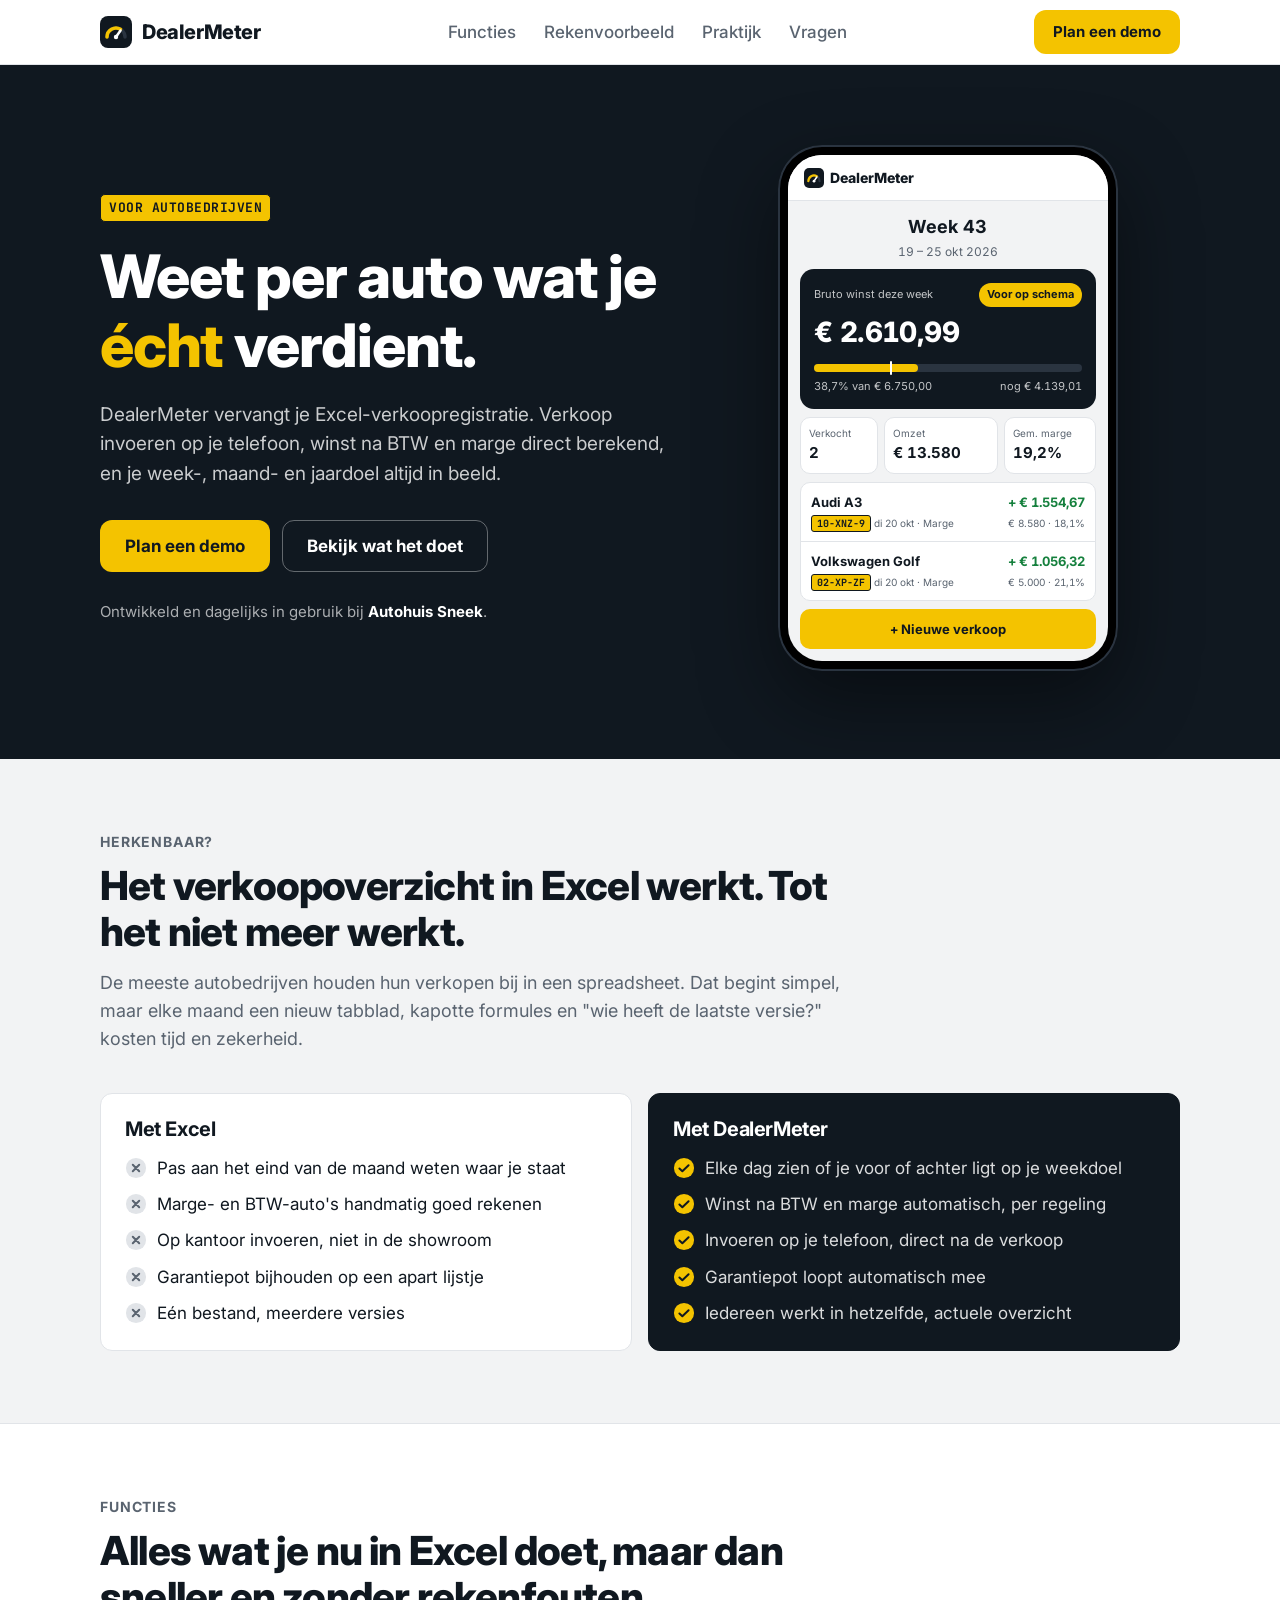
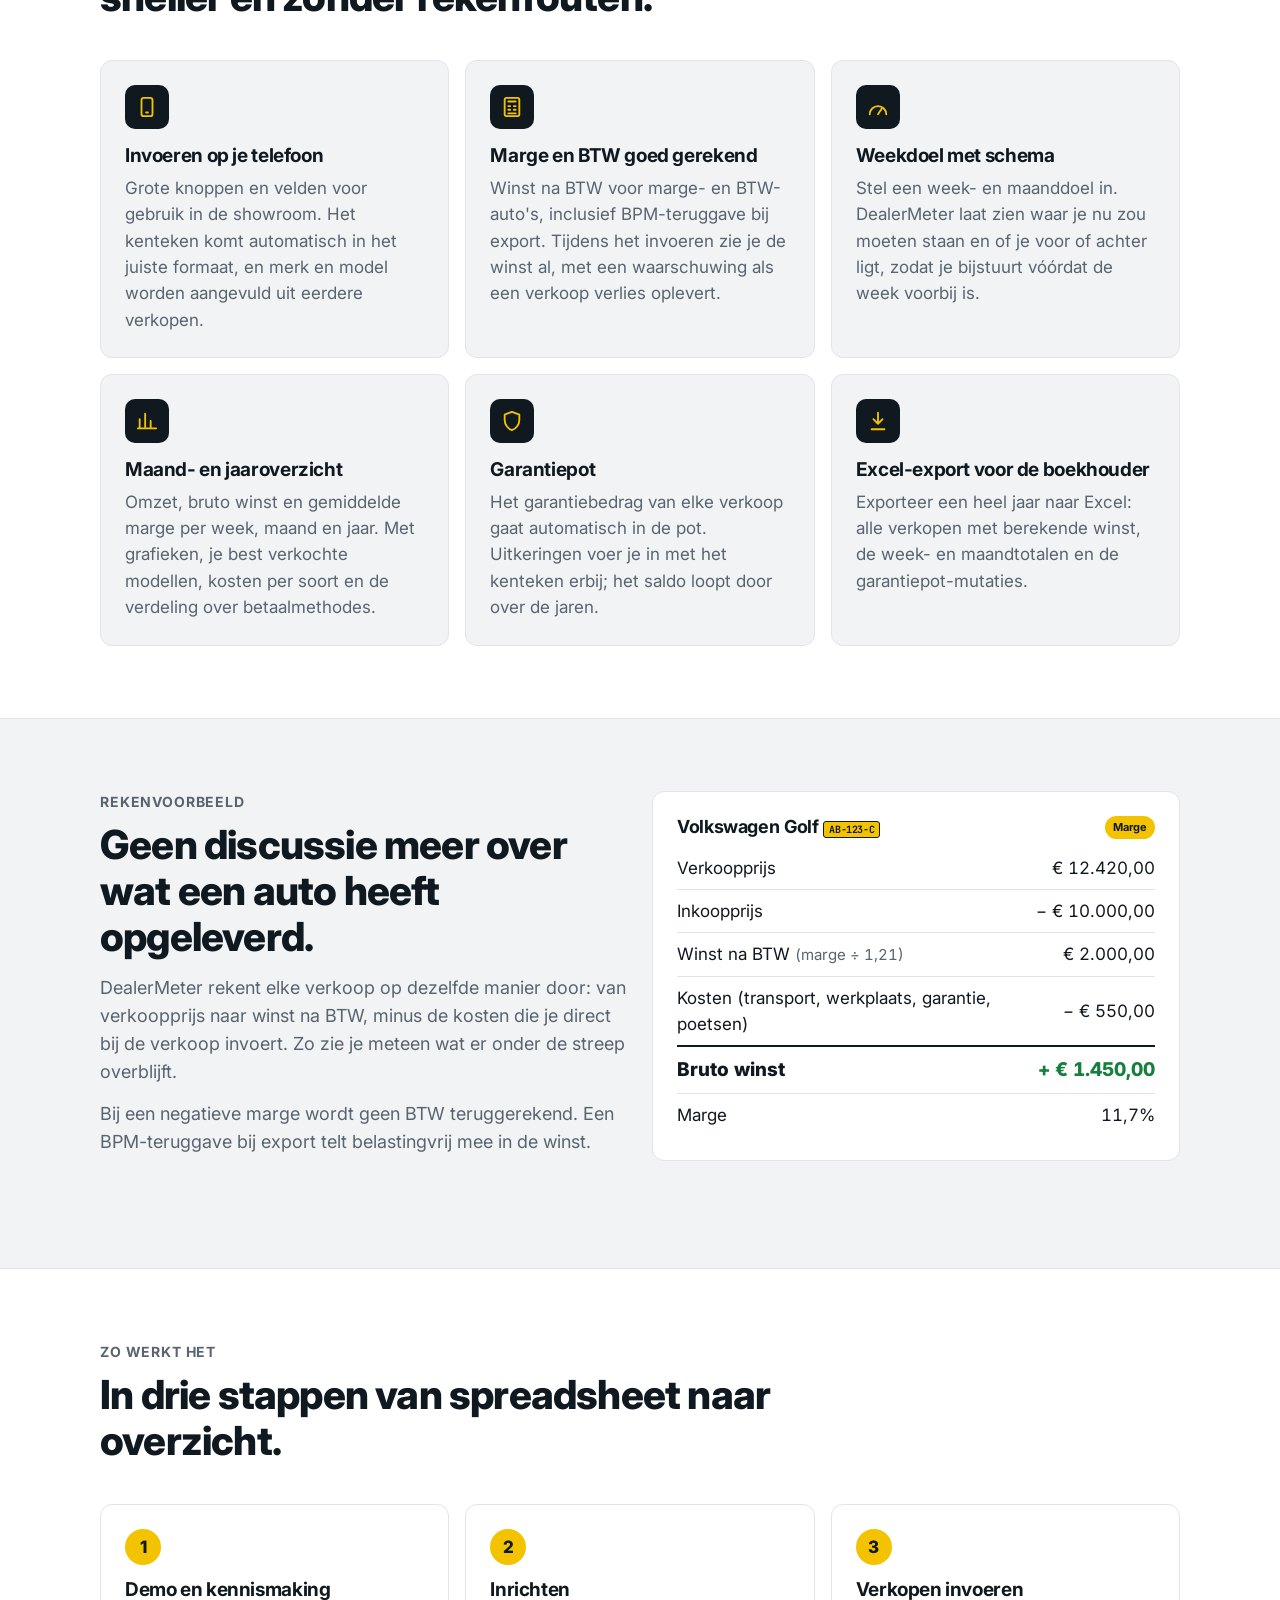
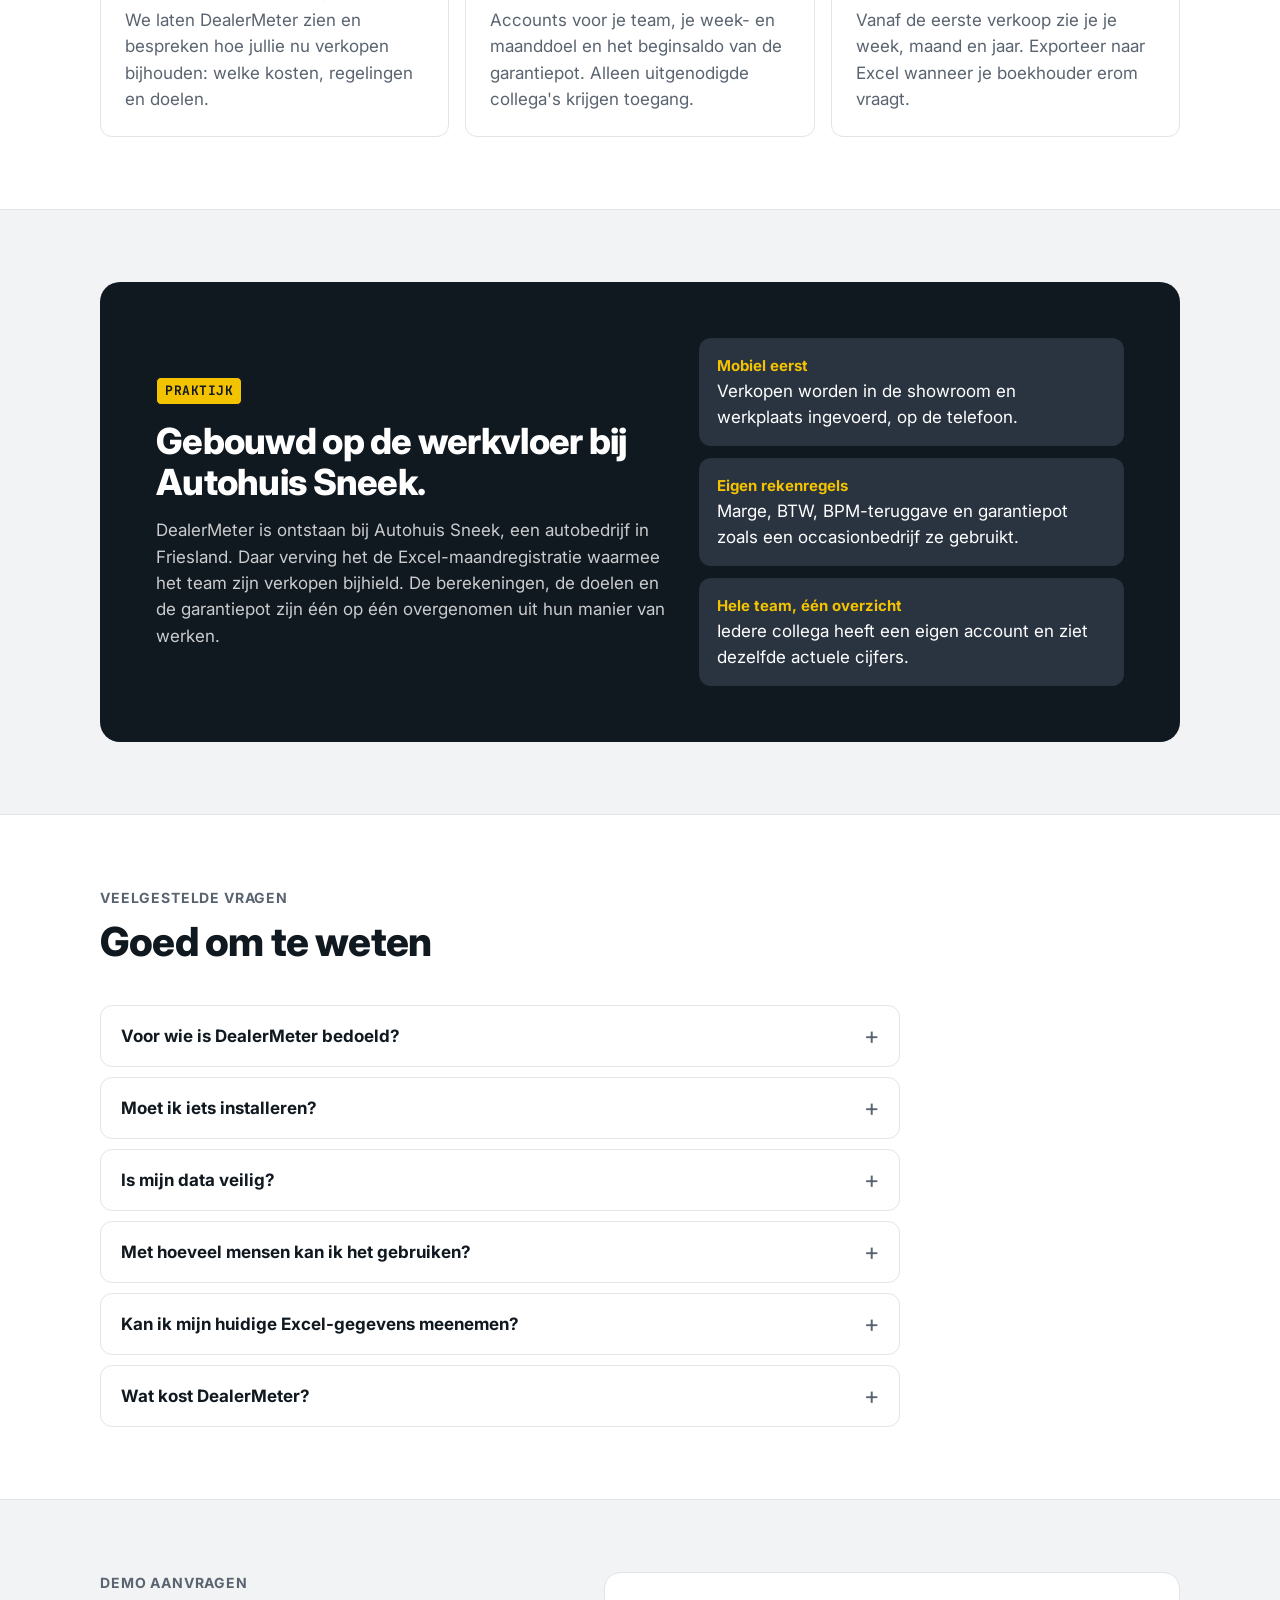
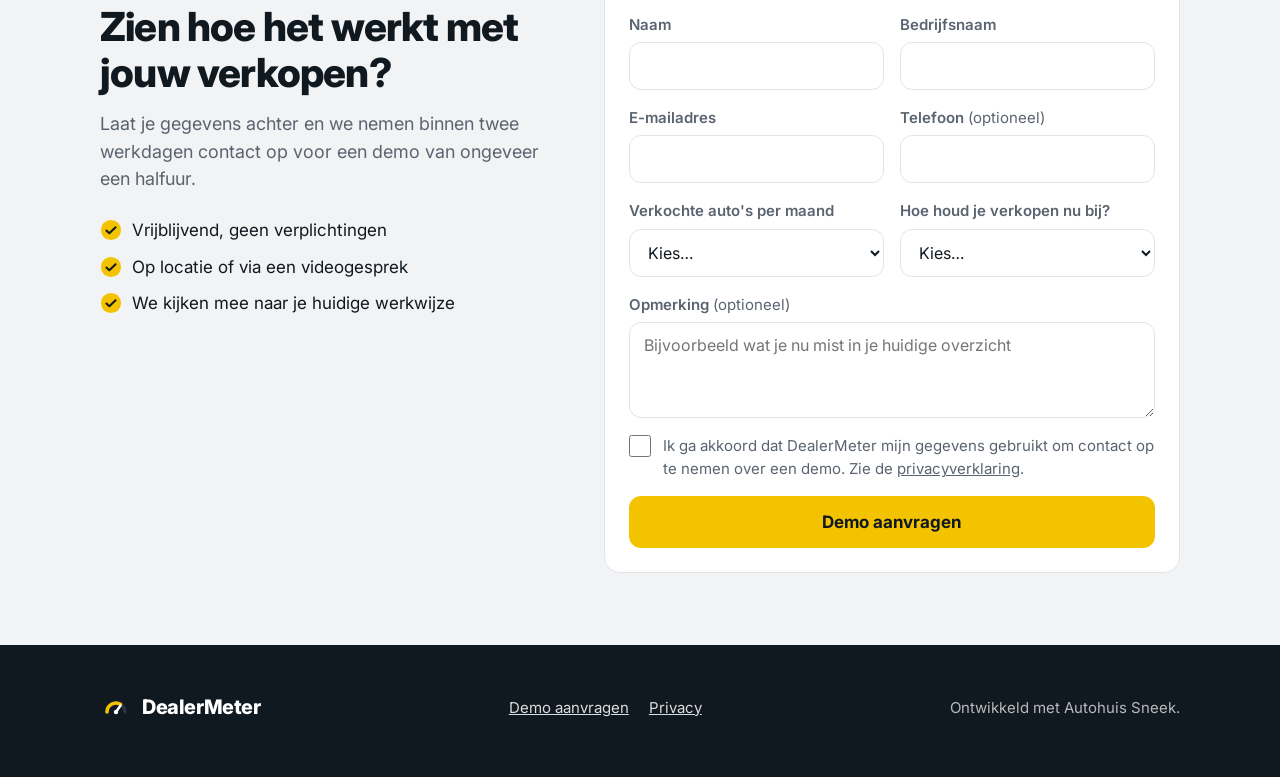
==== index.html @ c8f6bc2c "DealerMeter-website: landingspagina met demo-aanvraag - Hero met nagebouwd weekscherm, probleem/oplo" ====
<!doctype html>
<html lang="nl">
  <head>
    <meta charset="utf-8" />
    <meta name="viewport" content="width=device-width, initial-scale=1" />
    <title>DealerMeter – weet per auto wat je écht verdient</title>
    <meta
      name="description"
      content="DealerMeter vervangt de Excel-verkoopregistratie van je autobedrijf. Verkoop invoeren op je telefoon, winst na BTW en marge direct berekend, week-, maand- en jaardoel altijd in beeld."
    />
    <meta name="theme-color" content="#101820" />
    <link rel="icon" href="favicon.svg" type="image/svg+xml" />
    <link rel="preconnect" href="https://fonts.googleapis.com" />
    <link rel="preconnect" href="https://fonts.gstatic.com" crossorigin />
    <link
      href="https://fonts.googleapis.com/css2?family=Inter:wght@400;500;600;700;800&family=JetBrains+Mono:wght@700&display=swap"
      rel="stylesheet"
    />
    <link rel="stylesheet" href="style.css" />
    <meta property="og:title" content="DealerMeter – weet per auto wat je écht verdient" />
    <meta
      property="og:description"
      content="Verkoopregistratie voor autobedrijven: marge- en BTW-auto's goed berekend, doelen altijd in beeld."
    />
  </head>
  <body>
    <svg width="0" height="0" class="sr-only" aria-hidden="true">
      <symbol id="logo" viewBox="0 0 32 32">
        <rect width="32" height="32" rx="8" fill="#101820" />
        <path d="M7 21a9 9 0 0 1 18 0" fill="none" stroke="#2a3440" stroke-width="3.5" stroke-linecap="round" />
        <path d="M7 21a9 9 0 0 1 13.5-7.8" fill="none" stroke="#f4c300" stroke-width="3.5" stroke-linecap="round" />
        <path d="M16 21l4.5-6.5" stroke="#fff" stroke-width="2.5" stroke-linecap="round" />
        <circle cx="16" cy="21" r="2.2" fill="#fff" />
      </symbol>
      <symbol id="vink" viewBox="0 0 24 24">
        <circle cx="12" cy="12" r="11" fill="#f4c300" />
        <path d="M7 12.5l3.2 3L17 9" fill="none" stroke="#101820" stroke-width="2.2" stroke-linecap="round" stroke-linejoin="round" />
      </symbol>
      <symbol id="kruis" viewBox="0 0 24 24">
        <circle cx="12" cy="12" r="11" fill="#e1e4e8" />
        <path d="M8.5 8.5l7 7M15.5 8.5l-7 7" stroke="#5a6470" stroke-width="2.2" stroke-linecap="round" />
      </symbol>
    </svg>

    <header class="header">
      <div class="kolom header__binnen">
        <a class="merk" href="#top" aria-label="DealerMeter – naar boven">
          <svg class="merk__icoon" aria-hidden="true"><use href="#logo" /></svg>
          DealerMeter
        </a>
        <nav class="header__nav" aria-label="Hoofdmenu">
          <a href="#functies">Functies</a>
          <a href="#rekenen">Rekenvoorbeeld</a>
          <a href="#praktijk">Praktijk</a>
          <a href="#vragen">Vragen</a>
        </nav>
        <a class="knop knop--primair knop--klein" href="#demo">Plan een demo</a>
      </div>
    </header>

    <main id="top">
      <!-- Hero -->
      <section class="hero">
        <div class="kolom hero__binnen">
          <div>
            <span class="label">VOOR AUTOBEDRIJVEN</span>
            <h1>Weet per auto wat je <em>écht</em> verdient.</h1>
            <p class="hero__tekst">
              DealerMeter vervangt je Excel-verkoopregistratie. Verkoop invoeren op je telefoon, winst na BTW
              en marge direct berekend, en je week-, maand- en jaardoel altijd in beeld.
            </p>
            <div class="hero__knoppen">
              <a class="knop knop--primair" href="#demo">Plan een demo</a>
              <a class="knop knop--licht" href="#functies">Bekijk wat het doet</a>
            </div>
            <p class="hero__bewijs">Ontwikkeld en dagelijks in gebruik bij <strong>Autohuis Sneek</strong>.</p>
          </div>

          <div class="telefoon" role="img" aria-label="Weekoverzicht in DealerMeter op een telefoon: bruto winst deze week € 2.610,99, voor op schema, met twee verkopen.">
            <div class="scherm" aria-hidden="true">
              <div class="scherm__kop"><svg><use href="#logo" /></svg> DealerMeter</div>
              <div class="scherm__inhoud">
                <div class="mock-week"><strong>Week 43</strong><span>19 – 25 okt 2026</span></div>
                <div class="mock-winst">
                  <div class="mock-winst__boven">
                    <span>Bruto winst deze week</span><span class="badge badge--geel">Voor op schema</span>
                  </div>
                  <div class="mock-winst__bedrag">€ 2.610,99</div>
                  <div class="balk">
                    <div class="balk__vulling" style="width: 38.7%"></div>
                    <div class="balk__schema" style="left: 28.6%"></div>
                  </div>
                  <div class="mock-winst__onder"><span>38,7% van € 6.750,00</span><span>nog € 4.139,01</span></div>
                </div>
                <div class="mock-kpis">
                  <div class="mock-kpi"><span>Verkocht</span><strong>2</strong></div>
                  <div class="mock-kpi"><span>Omzet</span><strong>€ 13.580</strong></div>
                  <div class="mock-kpi"><span>Gem. marge</span><strong>19,2%</strong></div>
                </div>
                <div class="mock-lijst">
                  <div class="mock-rij">
                    <div><strong>Audi A3</strong><span class="kenteken">10-XNZ-9</span> <small>di 20 okt · Marge</small></div>
                    <div class="mock-rij__rechts"><span class="winst">+ € 1.554,67</span><br /><small>€ 8.580 · 18,1%</small></div>
                  </div>
                  <div class="mock-rij">
                    <div><strong>Volkswagen Golf</strong><span class="kenteken">02-XP-ZF</span> <small>di 20 okt · Marge</small></div>
                    <div class="mock-rij__rechts"><span class="winst">+ € 1.056,32</span><br /><small>€ 5.000 · 21,1%</small></div>
                  </div>
                </div>
                <div class="mock-knop">+ Nieuwe verkoop</div>
              </div>
            </div>
          </div>
        </div>
      </section>

      <!-- Probleem -->
      <section class="sectie">
        <div class="kolom">
          <div class="sectie__kop">
            <span class="boventitel">Herkenbaar?</span>
            <h2>Het verkoopoverzicht in Excel werkt. Tot het niet meer werkt.</h2>
            <p>
              De meeste autobedrijven houden hun verkopen bij in een spreadsheet. Dat begint simpel, maar elke
              maand een nieuw tabblad, kapotte formules en "wie heeft de laatste versie?" kosten tijd en
              zekerheid.
            </p>
          </div>
          <div class="vergelijk">
            <div class="vergelijk__kaart">
              <h3>Met Excel</h3>
              <ul class="vinklijst">
                <li><svg aria-hidden="true"><use href="#kruis" /></svg>Pas aan het eind van de maand weten waar je staat</li>
                <li><svg aria-hidden="true"><use href="#kruis" /></svg>Marge- en BTW-auto's handmatig goed rekenen</li>
                <li><svg aria-hidden="true"><use href="#kruis" /></svg>Op kantoor invoeren, niet in de showroom</li>
                <li><svg aria-hidden="true"><use href="#kruis" /></svg>Garantiepot bijhouden op een apart lijstje</li>
                <li><svg aria-hidden="true"><use href="#kruis" /></svg>Eén bestand, meerdere versies</li>
              </ul>
            </div>
            <div class="vergelijk__kaart vergelijk__kaart--donker">
              <h3>Met DealerMeter</h3>
              <ul class="vinklijst">
                <li><svg aria-hidden="true"><use href="#vink" /></svg>Elke dag zien of je voor of achter ligt op je weekdoel</li>
                <li><svg aria-hidden="true"><use href="#vink" /></svg>Winst na BTW en marge automatisch, per regeling</li>
                <li><svg aria-hidden="true"><use href="#vink" /></svg>Invoeren op je telefoon, direct na de verkoop</li>
                <li><svg aria-hidden="true"><use href="#vink" /></svg>Garantiepot loopt automatisch mee</li>
                <li><svg aria-hidden="true"><use href="#vink" /></svg>Iedereen werkt in hetzelfde, actuele overzicht</li>
              </ul>
            </div>
          </div>
        </div>
      </section>

      <!-- Functies -->
      <section class="sectie sectie--wit" id="functies">
        <div class="kolom">
          <div class="sectie__kop">
            <span class="boventitel">Functies</span>
            <h2>Alles wat je nu in Excel doet, maar dan sneller en zonder rekenfouten.</h2>
          </div>
          <div class="functies">
            <article class="functie">
              <div class="functie__icoon">
                <svg viewBox="0 0 24 24" fill="none" stroke="currentColor" stroke-width="2" stroke-linecap="round" stroke-linejoin="round" aria-hidden="true"><rect x="6" y="2" width="12" height="20" rx="2.5" /><path d="M11 18h2" /></svg>
              </div>
              <h3>Invoeren op je telefoon</h3>
              <p>Grote knoppen en velden voor gebruik in de showroom. Het kenteken komt automatisch in het juiste formaat, en merk en model worden aangevuld uit eerdere verkopen.</p>
            </article>
            <article class="functie">
              <div class="functie__icoon">
                <svg viewBox="0 0 24 24" fill="none" stroke="currentColor" stroke-width="2" stroke-linecap="round" stroke-linejoin="round" aria-hidden="true"><rect x="4" y="2" width="16" height="20" rx="2" /><path d="M8 6h8M8 11h2M14 11h2M8 15h2M14 15h2M8 19h8" /></svg>
              </div>
              <h3>Marge en BTW goed gerekend</h3>
              <p>Winst na BTW voor marge- en BTW-auto's, inclusief BPM-teruggave bij export. Tijdens het invoeren zie je de winst al, met een waarschuwing als een verkoop verlies oplevert.</p>
            </article>
            <article class="functie">
              <div class="functie__icoon">
                <svg viewBox="0 0 24 24" fill="none" stroke="currentColor" stroke-width="2" stroke-linecap="round" stroke-linejoin="round" aria-hidden="true"><path d="M3 20a9 9 0 0 1 18 0" /><path d="M12 20l4-6" /></svg>
              </div>
              <h3>Weekdoel met schema</h3>
              <p>Stel een week- en maanddoel in. DealerMeter laat zien waar je nu zou moeten staan en of je voor of achter ligt, zodat je bijstuurt vóórdat de week voorbij is.</p>
            </article>
            <article class="functie">
              <div class="functie__icoon">
                <svg viewBox="0 0 24 24" fill="none" stroke="currentColor" stroke-width="2" stroke-linecap="round" stroke-linejoin="round" aria-hidden="true"><path d="M4 20V10M10 20V4M16 20v-8M22 20H2" /></svg>
              </div>
              <h3>Maand- en jaaroverzicht</h3>
              <p>Omzet, bruto winst en gemiddelde marge per week, maand en jaar. Met grafieken, je best verkochte modellen, kosten per soort en de verdeling over betaalmethodes.</p>
            </article>
            <article class="functie">
              <div class="functie__icoon">
                <svg viewBox="0 0 24 24" fill="none" stroke="currentColor" stroke-width="2" stroke-linecap="round" stroke-linejoin="round" aria-hidden="true"><path d="M12 2 4 5v6c0 5 3.5 9.5 8 11 4.5-1.5 8-6 8-11V5l-8-3z" /></svg>
              </div>
              <h3>Garantiepot</h3>
              <p>Het garantiebedrag van elke verkoop gaat automatisch in de pot. Uitkeringen voer je in met het kenteken erbij; het saldo loopt door over de jaren.</p>
            </article>
            <article class="functie">
              <div class="functie__icoon">
                <svg viewBox="0 0 24 24" fill="none" stroke="currentColor" stroke-width="2" stroke-linecap="round" stroke-linejoin="round" aria-hidden="true"><path d="M12 3v12M7 10l5 5 5-5M5 21h14" /></svg>
              </div>
              <h3>Excel-export voor de boekhouder</h3>
              <p>Exporteer een heel jaar naar Excel: alle verkopen met berekende winst, de week- en maandtotalen en de garantiepot-mutaties.</p>
            </article>
          </div>
        </div>
      </section>

      <!-- Rekenvoorbeeld -->
      <section class="sectie" id="rekenen">
        <div class="kolom reken">
          <div class="sectie__kop">
            <span class="boventitel">Rekenvoorbeeld</span>
            <h2>Geen discussie meer over wat een auto heeft opgeleverd.</h2>
            <p>
              DealerMeter rekent elke verkoop op dezelfde manier door: van verkoopprijs naar winst na BTW, minus
              de kosten die je direct bij de verkoop invoert. Zo zie je meteen wat er onder de streep overblijft.
            </p>
            <p class="toelichting">
              Bij een negatieve marge wordt geen BTW teruggerekend. Een BPM-teruggave bij export telt
              belastingvrij mee in de winst.
            </p>
          </div>
          <div class="rekenkaart">
            <div class="rekenkaart__kop">
              <h3>Volkswagen Golf <span class="kenteken">AB-123-C</span></h3>
              <span class="badge badge--geel">Marge</span>
            </div>
            <table>
              <tbody>
                <tr><td>Verkoopprijs</td><td>€ 12.420,00</td></tr>
                <tr><td>Inkoopprijs</td><td>− € 10.000,00</td></tr>
                <tr><td>Winst na BTW <span class="toelichting">(marge ÷ 1,21)</span></td><td>€ 2.000,00</td></tr>
                <tr><td>Kosten (transport, werkplaats, garantie, poetsen)</td><td>− € 550,00</td></tr>
                <tr class="totaal"><td>Bruto winst</td><td class="winst">+ € 1.450,00</td></tr>
                <tr><td>Marge</td><td>11,7%</td></tr>
              </tbody>
            </table>
          </div>
        </div>
      </section>

      <!-- Hoe het werkt -->
      <section class="sectie sectie--wit">
        <div class="kolom">
          <div class="sectie__kop">
            <span class="boventitel">Zo werkt het</span>
            <h2>In drie stappen van spreadsheet naar overzicht.</h2>
          </div>
          <ol class="stappen">
            <li class="stap">
              <h3>Demo en kennismaking</h3>
              <p>We laten DealerMeter zien en bespreken hoe jullie nu verkopen bijhouden: welke kosten, regelingen en doelen.</p>
            </li>
            <li class="stap">
              <h3>Inrichten</h3>
              <p>Accounts voor je team, je week- en maanddoel en het beginsaldo van de garantiepot. Alleen uitgenodigde collega's krijgen toegang.</p>
            </li>
            <li class="stap">
              <h3>Verkopen invoeren</h3>
              <p>Vanaf de eerste verkoop zie je je week, maand en jaar. Exporteer naar Excel wanneer je boekhouder erom vraagt.</p>
            </li>
          </ol>
        </div>
      </section>

      <!-- Praktijk -->
      <section class="sectie" id="praktijk">
        <div class="kolom">
          <div class="praktijk">
            <div>
              <span class="label">PRAKTIJK</span>
              <h2 style="margin-top: 16px">Gebouwd op de werkvloer bij Autohuis Sneek.</h2>
              <p>
                DealerMeter is ontstaan bij Autohuis Sneek, een autobedrijf in Friesland. Daar verving het de
                Excel-maandregistratie waarmee het team zijn verkopen bijhield. De berekeningen, de doelen en de
                garantiepot zijn één op één overgenomen uit hun manier van werken.
              </p>
            </div>
            <ul class="praktijk__feiten">
              <li><strong>Mobiel eerst</strong>Verkopen worden in de showroom en werkplaats ingevoerd, op de telefoon.</li>
              <li><strong>Eigen rekenregels</strong>Marge, BTW, BPM-teruggave en garantiepot zoals een occasionbedrijf ze gebruikt.</li>
              <li><strong>Hele team, één overzicht</strong>Iedere collega heeft een eigen account en ziet dezelfde actuele cijfers.</li>
            </ul>
          </div>
        </div>
      </section>

      <!-- FAQ -->
      <section class="sectie sectie--wit" id="vragen">
        <div class="kolom">
          <div class="sectie__kop">
            <span class="boventitel">Veelgestelde vragen</span>
            <h2>Goed om te weten</h2>
          </div>
          <div class="faq">
            <details>
              <summary>Voor wie is DealerMeter bedoeld?</summary>
              <p>Voor autobedrijven die occasions verkopen en hun verkopen nu in Excel of op papier bijhouden, en die per auto, per week en per maand willen weten wat ze verdienen.</p>
            </details>
            <details>
              <summary>Moet ik iets installeren?</summary>
              <p>Nee. DealerMeter werkt in de browser op je telefoon, tablet en computer. Op je telefoon kun je het op je beginscherm zetten, zodat het werkt als een app.</p>
            </details>
            <details>
              <summary>Is mijn data veilig?</summary>
              <p>Elke gebruiker logt in met een eigen account; er is geen open registratie. De gegevens staan op servers in de EU (Frankfurt) en zijn alleen zichtbaar voor de mensen van je eigen bedrijf.</p>
            </details>
            <details>
              <summary>Met hoeveel mensen kan ik het gebruiken?</summary>
              <p>Met je hele verkoopteam. Iedere collega krijgt een eigen account en ziet dezelfde cijfers.</p>
            </details>
            <details>
              <summary>Kan ik mijn huidige Excel-gegevens meenemen?</summary>
              <p>Dat bespreken we graag tijdens de demo. We kijken dan samen naar hoe je huidige bestand is opgebouwd.</p>
            </details>
            <details>
              <summary>Wat kost DealerMeter?</summary>
              <p>De prijs is nog niet vastgesteld. We zijn op zoek naar autobedrijven die willen meedenken; tijdens de demo hoor je wat het voor jouw bedrijf zou kosten.</p>
            </details>
          </div>
        </div>
      </section>

      <!-- Demo -->
      <section class="sectie" id="demo">
        <div class="kolom demo">
          <div class="demo__intro">
            <span class="boventitel">Demo aanvragen</span>
            <h2>Zien hoe het werkt met jouw verkopen?</h2>
            <p>Laat je gegevens achter en we nemen binnen twee werkdagen contact op voor een demo van ongeveer een halfuur.</p>
            <ul class="vinklijst">
              <li><svg aria-hidden="true"><use href="#vink" /></svg>Vrijblijvend, geen verplichtingen</li>
              <li><svg aria-hidden="true"><use href="#vink" /></svg>Op locatie of via een videogesprek</li>
              <li><svg aria-hidden="true"><use href="#vink" /></svg>We kijken mee naar je huidige werkwijze</li>
            </ul>
          </div>

          <form class="formulier" id="demo-formulier" novalidate>
            <div id="formulier-melding" aria-live="polite"></div>

            <div class="twee">
              <div class="veld">
                <label for="naam">Naam</label>
                <input id="naam" name="naam" autocomplete="name" required maxlength="100" />
              </div>
              <div class="veld">
                <label for="bedrijf">Bedrijfsnaam</label>
                <input id="bedrijf" name="bedrijf" autocomplete="organization" required maxlength="150" />
              </div>
            </div>

            <div class="twee">
              <div class="veld">
                <label for="email">E-mailadres</label>
                <input id="email" name="email" type="email" autocomplete="email" inputmode="email" required maxlength="200" />
              </div>
              <div class="veld">
                <label for="telefoon">Telefoon <span class="optioneel">(optioneel)</span></label>
                <input id="telefoon" name="telefoon" type="tel" autocomplete="tel" inputmode="tel" maxlength="30" />
              </div>
            </div>

            <div class="twee">
              <div class="veld">
                <label for="aantal">Verkochte auto's per maand</label>
                <select id="aantal" name="aantal" required>
                  <option value="">Kies…</option>
                  <option>Minder dan 10</option>
                  <option>10 – 25</option>
                  <option>25 – 50</option>
                  <option>Meer dan 50</option>
                </select>
              </div>
              <div class="veld">
                <label for="werkwijze">Hoe houd je verkopen nu bij?</label>
                <select id="werkwijze" name="werkwijze" required>
                  <option value="">Kies…</option>
                  <option>Excel of Google Sheets</option>
                  <option>Op papier</option>
                  <option>In ons dealer- of boekhoudpakket</option>
                  <option>Anders</option>
                </select>
              </div>
            </div>

            <div class="veld">
              <label for="opmerking">Opmerking <span class="optioneel">(optioneel)</span></label>
              <textarea id="opmerking" name="opmerking" maxlength="1000" placeholder="Bijvoorbeeld wat je nu mist in je huidige overzicht"></textarea>
            </div>

            <div class="honing" aria-hidden="true">
              <label for="website">Website</label>
              <input id="website" name="website" tabindex="-1" autocomplete="off" />
            </div>

            <label class="akkoord">
              <input type="checkbox" name="akkoord" id="akkoord" required />
              <span>Ik ga akkoord dat DealerMeter mijn gegevens gebruikt om contact op te nemen over een demo. Zie de <a href="privacy.html">privacyverklaring</a>.</span>
            </label>

            <button class="knop knop--primair" type="submit" id="verstuur">Demo aanvragen</button>
          </form>
        </div>
      </section>
    </main>

    <footer class="footer">
      <div class="kolom footer__binnen">
        <a class="merk" href="#top">
          <svg class="merk__icoon" aria-hidden="true"><use href="#logo" /></svg>
          DealerMeter
        </a>
        <nav aria-label="Voettekst">
          <a href="#demo">Demo aanvragen</a>
          <a href="privacy.html">Privacy</a>
        </nav>
        <p>Ontwikkeld met Autohuis Sneek.</p>
      </div>
    </footer>

    <script src="config.js"></script>
    <script src="app.js"></script>
  </body>
</html>
---- style.css ----
/*
 * DealerMeter – huisstijl. Alle kleuren als tokens; dezelfde waarden als in de app.
 */
:root {
  --inkt: #101820;
  --inkt-zacht: #2a3440;
  --grafiet: #5a6470;
  --achtergrond: #f2f3f4;
  --kaart: #ffffff;
  --rand: #e1e4e8;
  --geel: #f4c300;
  --winst: #15803d;
  --verlies: #b91c1c;
  --waarschuwing: #92400e;
  --waarschuwing-zacht: #fef3c7;

  --radius: 12px;
  --kolom: 1120px;
  --font: "Inter", system-ui, -apple-system, "Segoe UI", Roboto, sans-serif;
  --mono: "JetBrains Mono", ui-monospace, Menlo, monospace;
}

*,
*::before,
*::after {
  box-sizing: border-box;
}

html {
  -webkit-text-size-adjust: 100%;
  scroll-behavior: smooth;
}

body {
  margin: 0;
  background: var(--achtergrond);
  color: var(--inkt);
  font-family: var(--font);
  font-size: 17px;
  line-height: 1.55;
}

/* Even brede cijfers alleen waar bedragen staan: in Inter maakt deze instelling ook het streepje breder. */
.scherm,
.rekenkaart {
  font-variant-numeric: tabular-nums;
}

img,
svg {
  display: block;
  max-width: 100%;
}

a {
  color: inherit;
}

h1,
h2,
h3 {
  line-height: 1.15;
  letter-spacing: -0.02em;
  margin: 0;
}

p {
  margin: 0;
}

.kolom {
  width: 100%;
  max-width: var(--kolom);
  margin: 0 auto;
  padding: 0 20px;
}

/* Ruimte voor de vaste header bij menulinks en bij springen naar een formulierveld. */
[id] {
  scroll-margin-top: 80px;
}

.sr-only {
  position: absolute;
  width: 1px;
  height: 1px;
  overflow: hidden;
  clip: rect(0 0 0 0);
  white-space: nowrap;
}

:focus-visible {
  outline: 2px solid var(--inkt);
  outline-offset: 2px;
}

/* ---------- Knoppen ---------- */

.knop {
  display: inline-flex;
  align-items: center;
  justify-content: center;
  gap: 8px;
  min-height: 52px;
  padding: 0 24px;
  border-radius: var(--radius);
  border: 1px solid transparent;
  font: inherit;
  font-weight: 700;
  text-decoration: none;
  cursor: pointer;
  transition: filter 0.15s, background-color 0.15s;
}

/* Kentekengeel altijd met inkt-tekst */
.knop--primair {
  background: var(--geel);
  color: var(--inkt);
}
.knop--primair:hover {
  filter: brightness(0.95);
}

.knop--licht {
  background: transparent;
  color: #fff;
  border-color: rgb(255 255 255 / 0.35);
}
.knop--licht:hover {
  background: rgb(255 255 255 / 0.08);
}

.knop--klein {
  min-height: 44px;
  padding: 0 18px;
  font-size: 15px;
}

/* ---------- Header ---------- */

.header {
  position: sticky;
  top: 0;
  z-index: 10;
  background: var(--kaart);
  border-bottom: 1px solid var(--rand);
}

.header__binnen {
  display: flex;
  align-items: center;
  justify-content: space-between;
  gap: 16px;
  height: 64px;
}

.merk {
  display: inline-flex;
  align-items: center;
  gap: 10px;
  min-height: 44px;
  font-weight: 800;
  font-size: 20px;
  letter-spacing: -0.02em;
  text-decoration: none;
}

.merk__icoon {
  width: 32px;
  height: 32px;
}

.header__nav {
  display: none;
  gap: 4px;
}

.header__nav a {
  display: inline-flex;
  align-items: center;
  min-height: 44px;
  padding: 0 12px;
  color: var(--grafiet);
  font-weight: 500;
  text-decoration: none;
}

.header__nav a:hover {
  color: var(--inkt);
}

@media (min-width: 860px) {
  .header__nav {
    display: flex;
  }
}

/* ---------- Hero ---------- */

.hero {
  background: var(--inkt);
  color: #fff;
  overflow: hidden;
}

.hero__binnen {
  display: grid;
  gap: 48px;
  padding-top: 56px;
  padding-bottom: 64px;
  align-items: center;
}

.label {
  display: inline-block;
  font-family: var(--mono);
  font-size: 13px;
  font-weight: 700;
  letter-spacing: 0.04em;
  padding: 3px 8px;
  border-radius: 5px;
  border: 1px solid var(--inkt);
  background: var(--geel);
  color: var(--inkt);
}

.hero h1 {
  margin-top: 20px;
  font-size: clamp(36px, 7vw, 60px);
  font-weight: 800;
}

.hero h1 em {
  font-style: normal;
  color: var(--geel);
}

.hero__tekst {
  margin-top: 20px;
  max-width: 34em;
  font-size: 19px;
  color: rgb(255 255 255 / 0.78);
}

.hero__knoppen {
  display: flex;
  flex-wrap: wrap;
  gap: 12px;
  margin-top: 32px;
}

.hero__bewijs {
  margin-top: 28px;
  font-size: 15px;
  color: rgb(255 255 255 / 0.65);
}

.hero__bewijs strong {
  color: #fff;
}

@media (min-width: 960px) {
  .hero__binnen {
    grid-template-columns: 1.1fr 0.9fr;
    padding-top: 80px;
    padding-bottom: 88px;
  }
}

/* ---------- Telefoon-mockup (nagebouwd weekscherm) ---------- */

.telefoon {
  width: min(340px, 100%);
  margin: 0 auto;
  padding: 10px;
  border-radius: 44px;
  background: #000;
  box-shadow: 0 30px 80px rgb(0 0 0 / 0.45), inset 0 0 0 2px var(--inkt-zacht);
}

.scherm {
  border-radius: 34px;
  overflow: hidden;
  background: var(--achtergrond);
  color: var(--inkt);
  font-size: 13px;
}

.scherm__kop {
  display: flex;
  align-items: center;
  gap: 6px;
  height: 46px;
  padding: 0 16px;
  background: var(--kaart);
  border-bottom: 1px solid var(--rand);
  font-weight: 800;
  font-size: 14px;
}

.scherm__kop svg {
  width: 20px;
  height: 20px;
}

.scherm__inhoud {
  display: grid;
  gap: 8px;
  padding: 12px;
}

.mock-week {
  text-align: center;
}

.mock-week strong {
  display: block;
  font-size: 18px;
}

.mock-week span {
  color: var(--grafiet);
  font-size: 12px;
}

.mock-winst {
  padding: 14px;
  border-radius: 14px;
  background: var(--inkt);
  color: #fff;
}

.mock-winst__boven {
  display: flex;
  justify-content: space-between;
  align-items: center;
  gap: 8px;
  font-size: 11px;
  color: rgb(255 255 255 / 0.75);
}

.badge {
  display: inline-block;
  padding: 3px 8px;
  border-radius: 999px;
  font-size: 11px;
  font-weight: 700;
  white-space: nowrap;
}

.badge--geel {
  background: var(--geel);
  color: var(--inkt);
}

.badge--waarschuwing {
  background: var(--waarschuwing-zacht);
  color: var(--waarschuwing);
}

.mock-winst__bedrag {
  margin-top: 4px;
  font-size: 28px;
  font-weight: 800;
  letter-spacing: -0.02em;
}

.balk {
  position: relative;
  height: 8px;
  margin-top: 10px;
  border-radius: 999px;
  background: var(--inkt-zacht);
}

.balk__vulling {
  height: 100%;
  border-radius: 999px;
  background: var(--geel);
}

.balk__schema {
  position: absolute;
  top: -3px;
  bottom: -3px;
  width: 2px;
  border-radius: 2px;
  background: #fff;
}

.mock-winst__onder {
  display: flex;
  justify-content: space-between;
  margin-top: 6px;
  font-size: 11px;
  color: rgb(255 255 255 / 0.75);
}

.mock-kpis {
  display: grid;
  grid-template-columns: 0.85fr 1.25fr 1fr;
  gap: 6px;
}

.mock-kpi {
  padding: 8px;
  border-radius: 10px;
  border: 1px solid var(--rand);
  background: var(--kaart);
}

.mock-kpi span {
  display: block;
  font-size: 10px;
  color: var(--grafiet);
}

.mock-kpi strong {
  font-size: 15px;
}

.mock-lijst {
  border-radius: 10px;
  border: 1px solid var(--rand);
  background: var(--kaart);
}

.mock-rij {
  display: flex;
  justify-content: space-between;
  gap: 8px;
  padding: 9px 10px;
}

.mock-rij + .mock-rij {
  border-top: 1px solid var(--rand);
}

.mock-rij strong {
  display: block;
  font-size: 13px;
}

.mock-rij small {
  color: var(--grafiet);
  font-size: 10px;
}

.mock-rij__rechts {
  text-align: right;
}

.winst {
  color: var(--winst);
  font-weight: 700;
}

.verlies {
  color: var(--verlies);
  font-weight: 700;
}

.kenteken {
  display: inline-block;
  padding: 0 5px;
  border: 1px solid var(--inkt);
  border-radius: 3px;
  background: var(--geel);
  color: var(--inkt);
  font-family: var(--mono);
  font-size: 10px;
  font-weight: 700;
  line-height: 15px;
  white-space: nowrap;
}

.mock-knop {
  display: flex;
  align-items: center;
  justify-content: center;
  height: 40px;
  border-radius: 10px;
  background: var(--geel);
  font-weight: 700;
}

/* ---------- Secties ---------- */

.sectie {
  padding: 72px 0;
}

.sectie--wit {
  background: var(--kaart);
  border-top: 1px solid var(--rand);
  border-bottom: 1px solid var(--rand);
}

.sectie__kop {
  max-width: 44em;
  margin-bottom: 40px;
}

.sectie__kop h2 {
  font-size: clamp(28px, 4.5vw, 40px);
  font-weight: 800;
}

.sectie__kop p {
  margin-top: 14px;
  color: var(--grafiet);
  font-size: 18px;
}

.boventitel {
  display: block;
  margin-bottom: 10px;
  color: var(--grafiet);
  font-size: 14px;
  font-weight: 700;
  letter-spacing: 0.06em;
  text-transform: uppercase;
}

/* Probleem: Excel vs DealerMeter */
.vergelijk {
  display: grid;
  gap: 16px;
}

.vergelijk__kaart {
  padding: 24px;
  border-radius: var(--radius);
  border: 1px solid var(--rand);
  background: var(--kaart);
}

.vergelijk__kaart--donker {
  background: var(--inkt);
  border-color: var(--inkt);
  color: #fff;
}

.vergelijk__kaart h3 {
  font-size: 20px;
  margin-bottom: 14px;
}

.vinklijst {
  display: grid;
  gap: 10px;
  margin: 0;
  padding: 0;
  list-style: none;
}

.vinklijst li {
  display: grid;
  grid-template-columns: 22px 1fr;
  gap: 10px;
}

.vinklijst svg {
  width: 22px;
  height: 22px;
  margin-top: 2px;
}

.vergelijk__kaart--donker .vinklijst li {
  color: rgb(255 255 255 / 0.85);
}

@media (min-width: 800px) {
  .vergelijk {
    grid-template-columns: 1fr 1fr;
  }
}

/* Functies */
.functies {
  display: grid;
  gap: 16px;
}

.functie {
  padding: 24px;
  border-radius: var(--radius);
  border: 1px solid var(--rand);
  background: var(--kaart);
}

.sectie--wit .functie {
  background: var(--achtergrond);
}

.functie__icoon {
  display: grid;
  place-items: center;
  width: 44px;
  height: 44px;
  border-radius: 10px;
  background: var(--inkt);
  color: var(--geel);
}

.functie__icoon svg {
  width: 22px;
  height: 22px;
}

.functie h3 {
  margin-top: 16px;
  font-size: 19px;
}

.functie p {
  margin-top: 8px;
  color: var(--grafiet);
}

@media (min-width: 700px) {
  .functies {
    grid-template-columns: 1fr 1fr;
  }
}

@media (min-width: 1000px) {
  .functies {
    grid-template-columns: 1fr 1fr 1fr;
  }
}

/* Rekenvoorbeeld */
.reken {
  display: grid;
  gap: 24px;
  align-items: start;
}

.rekenkaart {
  padding: 24px;
  border-radius: var(--radius);
  border: 1px solid var(--rand);
  background: var(--kaart);
}

.rekenkaart table {
  width: 100%;
  border-collapse: collapse;
}

.rekenkaart td {
  padding: 8px 0;
}

.rekenkaart td:last-child {
  text-align: right;
  white-space: nowrap;
}

.rekenkaart tr + tr td {
  border-top: 1px solid var(--rand);
}

.rekenkaart .totaal td {
  border-top: 2px solid var(--inkt);
  font-weight: 800;
  font-size: 19px;
}

.rekenkaart__kop {
  display: flex;
  justify-content: space-between;
  align-items: center;
  gap: 12px;
  margin-bottom: 8px;
}

.rekenkaart__kop h3 {
  font-size: 18px;
}

.toelichting {
  margin-top: 14px;
  color: var(--grafiet);
  font-size: 15px;
}

@media (min-width: 900px) {
  .reken {
    grid-template-columns: 1fr 1fr;
  }
}

/* Stappen */
.stappen {
  display: grid;
  gap: 16px;
  margin: 0;
  padding: 0;
  list-style: none;
  counter-reset: stap;
}

.stap {
  position: relative;
  padding: 24px;
  border-radius: var(--radius);
  border: 1px solid var(--rand);
  background: var(--kaart);
  counter-increment: stap;
}

.stap::before {
  content: counter(stap);
  display: grid;
  place-items: center;
  width: 36px;
  height: 36px;
  border-radius: 999px;
  background: var(--geel);
  color: var(--inkt);
  font-weight: 800;
}

.stap h3 {
  margin-top: 14px;
  font-size: 19px;
}

.stap p {
  margin-top: 6px;
  color: var(--grafiet);
}

@media (min-width: 800px) {
  .stappen {
    grid-template-columns: repeat(3, 1fr);
  }
}

/* Praktijk */
.praktijk {
  display: grid;
  gap: 32px;
  align-items: center;
  padding: 40px 28px;
  border-radius: 20px;
  background: var(--inkt);
  color: #fff;
}

.praktijk h2 {
  font-size: clamp(26px, 4vw, 36px);
  font-weight: 800;
}

.praktijk p {
  margin-top: 14px;
  color: rgb(255 255 255 / 0.78);
}

.praktijk__feiten {
  display: grid;
  gap: 12px;
  margin: 0;
  padding: 0;
  list-style: none;
}

.praktijk__feiten li {
  padding: 16px 18px;
  border-radius: var(--radius);
  background: var(--inkt-zacht);
}

.praktijk__feiten strong {
  display: block;
  color: var(--geel);
  font-size: 15px;
}

@media (min-width: 900px) {
  .praktijk {
    grid-template-columns: 1.2fr 1fr;
    padding: 56px;
  }
}

/* FAQ */
.faq {
  display: grid;
  gap: 10px;
  max-width: 800px;
}

.faq details {
  border-radius: var(--radius);
  border: 1px solid var(--rand);
  background: var(--kaart);
}

.faq summary {
  display: flex;
  align-items: center;
  justify-content: space-between;
  gap: 16px;
  min-height: 60px;
  padding: 0 20px;
  font-weight: 700;
  cursor: pointer;
  list-style: none;
}

.faq summary::-webkit-details-marker {
  display: none;
}

.faq summary::after {
  content: "+";
  font-size: 24px;
  font-weight: 400;
  color: var(--grafiet);
}

.faq details[open] summary::after {
  content: "−";
}

.faq details p {
  padding: 0 20px 20px;
  color: var(--grafiet);
}

/* Demo-formulier */
.demo {
  display: grid;
  gap: 32px;
}

.demo__intro h2 {
  font-size: clamp(28px, 4.5vw, 40px);
  font-weight: 800;
}

.demo__intro p {
  margin-top: 14px;
  color: var(--grafiet);
  font-size: 18px;
}

.demo__intro .vinklijst {
  margin-top: 24px;
}

.formulier {
  display: grid;
  gap: 16px;
  padding: 24px;
  border-radius: 16px;
  border: 1px solid var(--rand);
  background: var(--kaart);
}

.veld {
  display: grid;
  gap: 6px;
}

.veld label,
.veld legend {
  font-size: 15px;
  font-weight: 600;
  color: var(--grafiet);
}

.veld .optioneel {
  font-weight: 400;
}

.veld input,
.veld select,
.veld textarea {
  width: 100%;
  min-height: 48px;
  padding: 10px 14px;
  border-radius: var(--radius);
  border: 1px solid var(--rand);
  background: var(--kaart);
  color: var(--inkt);
  font: inherit;
  font-size: 16px;
}

.veld textarea {
  min-height: 96px;
  resize: vertical;
}

.veld input:focus,
.veld select:focus,
.veld textarea:focus {
  outline: none;
  border-color: var(--inkt);
  box-shadow: 0 0 0 3px rgb(16 24 32 / 0.12);
}

.veld [aria-invalid="true"] {
  border-color: var(--verlies);
}

.veld__fout {
  color: var(--verlies);
  font-size: 14px;
  font-weight: 600;
}

.twee {
  display: grid;
  gap: 16px;
}

@media (min-width: 560px) {
  .twee {
    grid-template-columns: 1fr 1fr;
  }
}

.akkoord {
  display: grid;
  grid-template-columns: 24px 1fr;
  gap: 10px;
  align-items: start;
  font-size: 15px;
  color: var(--grafiet);
}

.akkoord input {
  width: 22px;
  height: 22px;
  margin: 1px 0 0;
  accent-color: var(--inkt);
}

/* Honeypot tegen spam: onzichtbaar voor mensen */
.honing {
  position: absolute;
  left: -9999px;
}

.melding {
  padding: 14px 16px;
  border-radius: var(--radius);
  font-weight: 600;
}

.melding--ok {
  background: rgb(21 128 61 / 0.1);
  border: 1px solid rgb(21 128 61 / 0.3);
  color: var(--winst);
}

.melding--fout {
  background: rgb(185 28 28 / 0.08);
  border: 1px solid rgb(185 28 28 / 0.3);
  color: var(--verlies);
}

@media (min-width: 900px) {
  .demo {
    grid-template-columns: 0.9fr 1.1fr;
    align-items: start;
  }
}

/* Footer */
.footer {
  padding: 40px 0 48px;
  background: var(--inkt);
  color: rgb(255 255 255 / 0.7);
  font-size: 15px;
}

.footer__binnen {
  display: flex;
  flex-wrap: wrap;
  justify-content: space-between;
  gap: 16px 32px;
  align-items: center;
}

.footer .merk {
  color: #fff;
}

.footer nav {
  display: flex;
  flex-wrap: wrap;
  gap: 4px 20px;
}

.footer nav a {
  display: inline-flex;
  align-items: center;
  min-height: 44px;
  color: rgb(255 255 255 / 0.85);
}

/* Tekstpagina (privacy) */
.tekstpagina {
  max-width: 760px;
  padding: 48px 20px 72px;
  margin: 0 auto;
}

.tekstpagina h1 {
  font-size: 36px;
  font-weight: 800;
}

.tekstpagina h2 {
  margin-top: 32px;
  font-size: 22px;
}

.tekstpagina p,
.tekstpagina li {
  margin-top: 10px;
  color: var(--inkt);
}

.tekstpagina .grafiet {
  color: var(--grafiet);
}

.invullen {
  padding: 0 4px;
  border-radius: 4px;
  background: var(--waarschuwing-zacht);
  color: var(--waarschuwing);
  font-weight: 600;
}

@media (prefers-reduced-motion: reduce) {
  html {
    scroll-behavior: auto;
  }
}
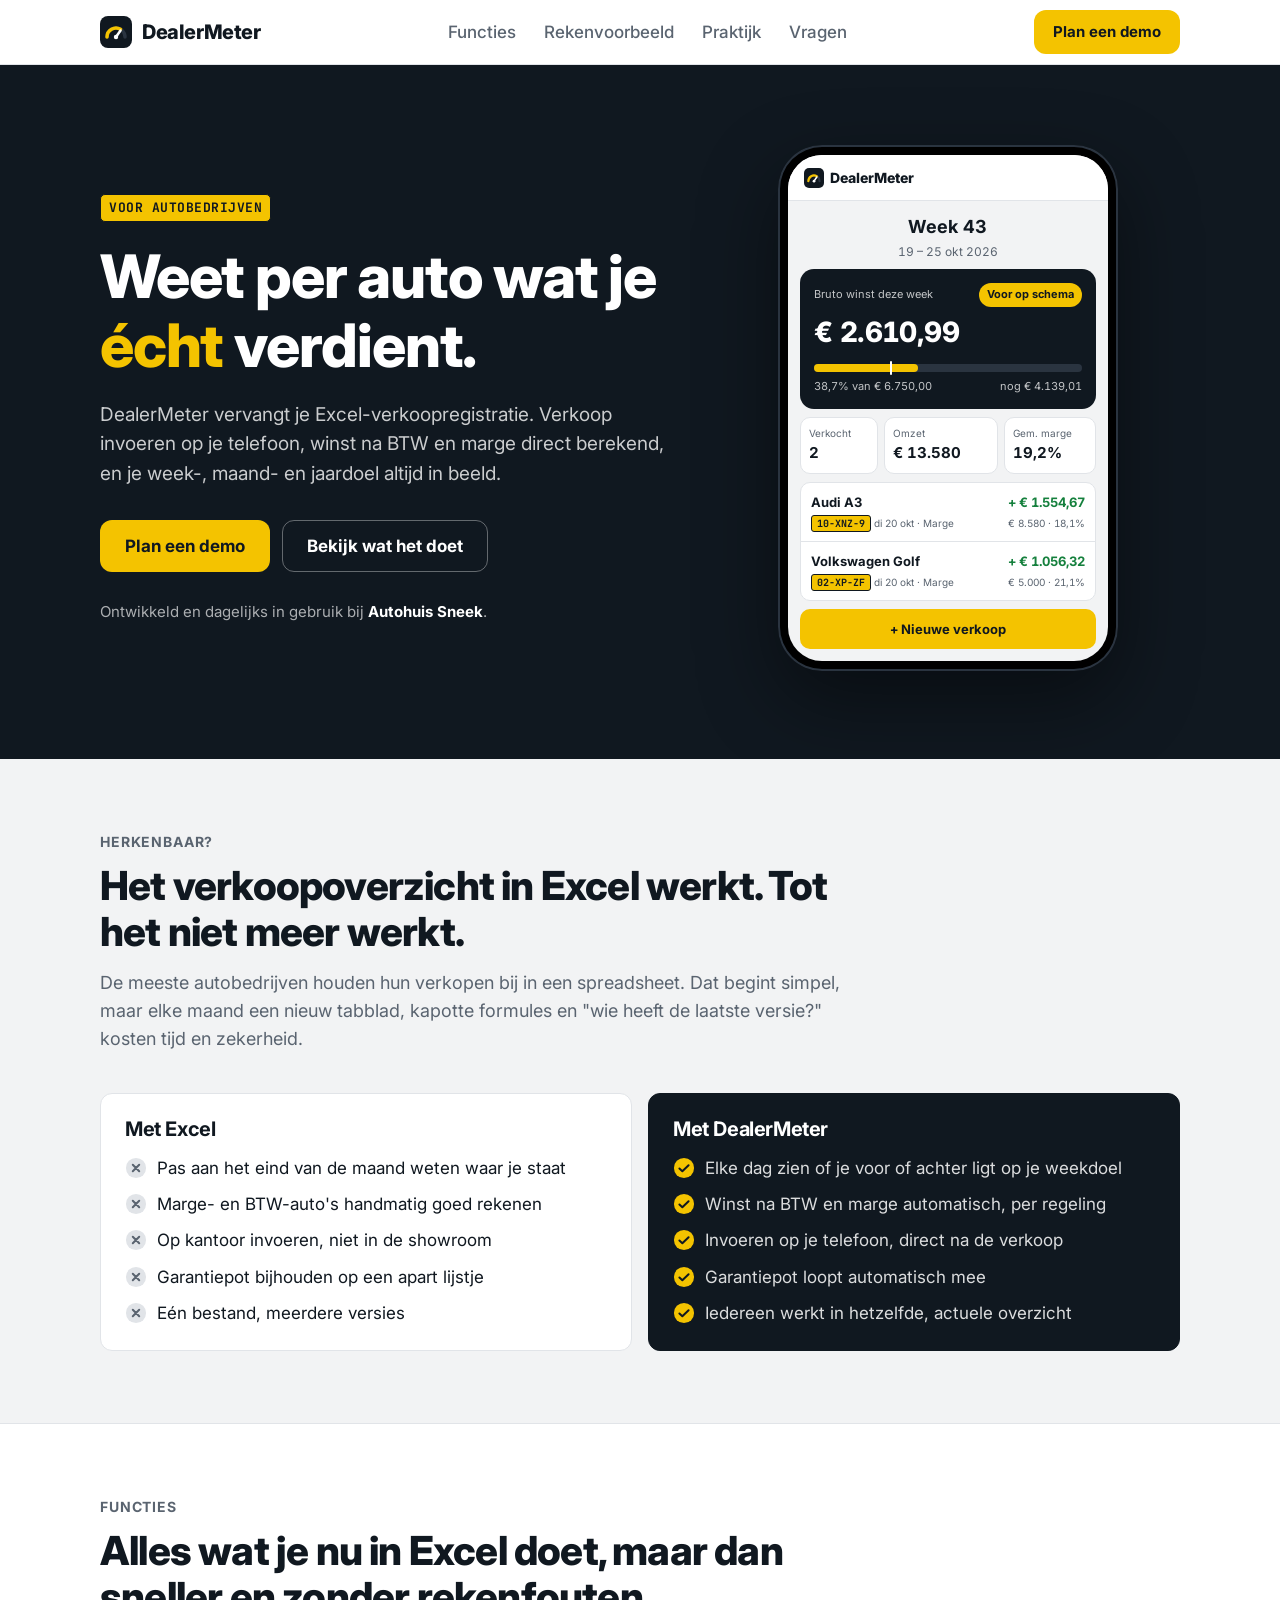
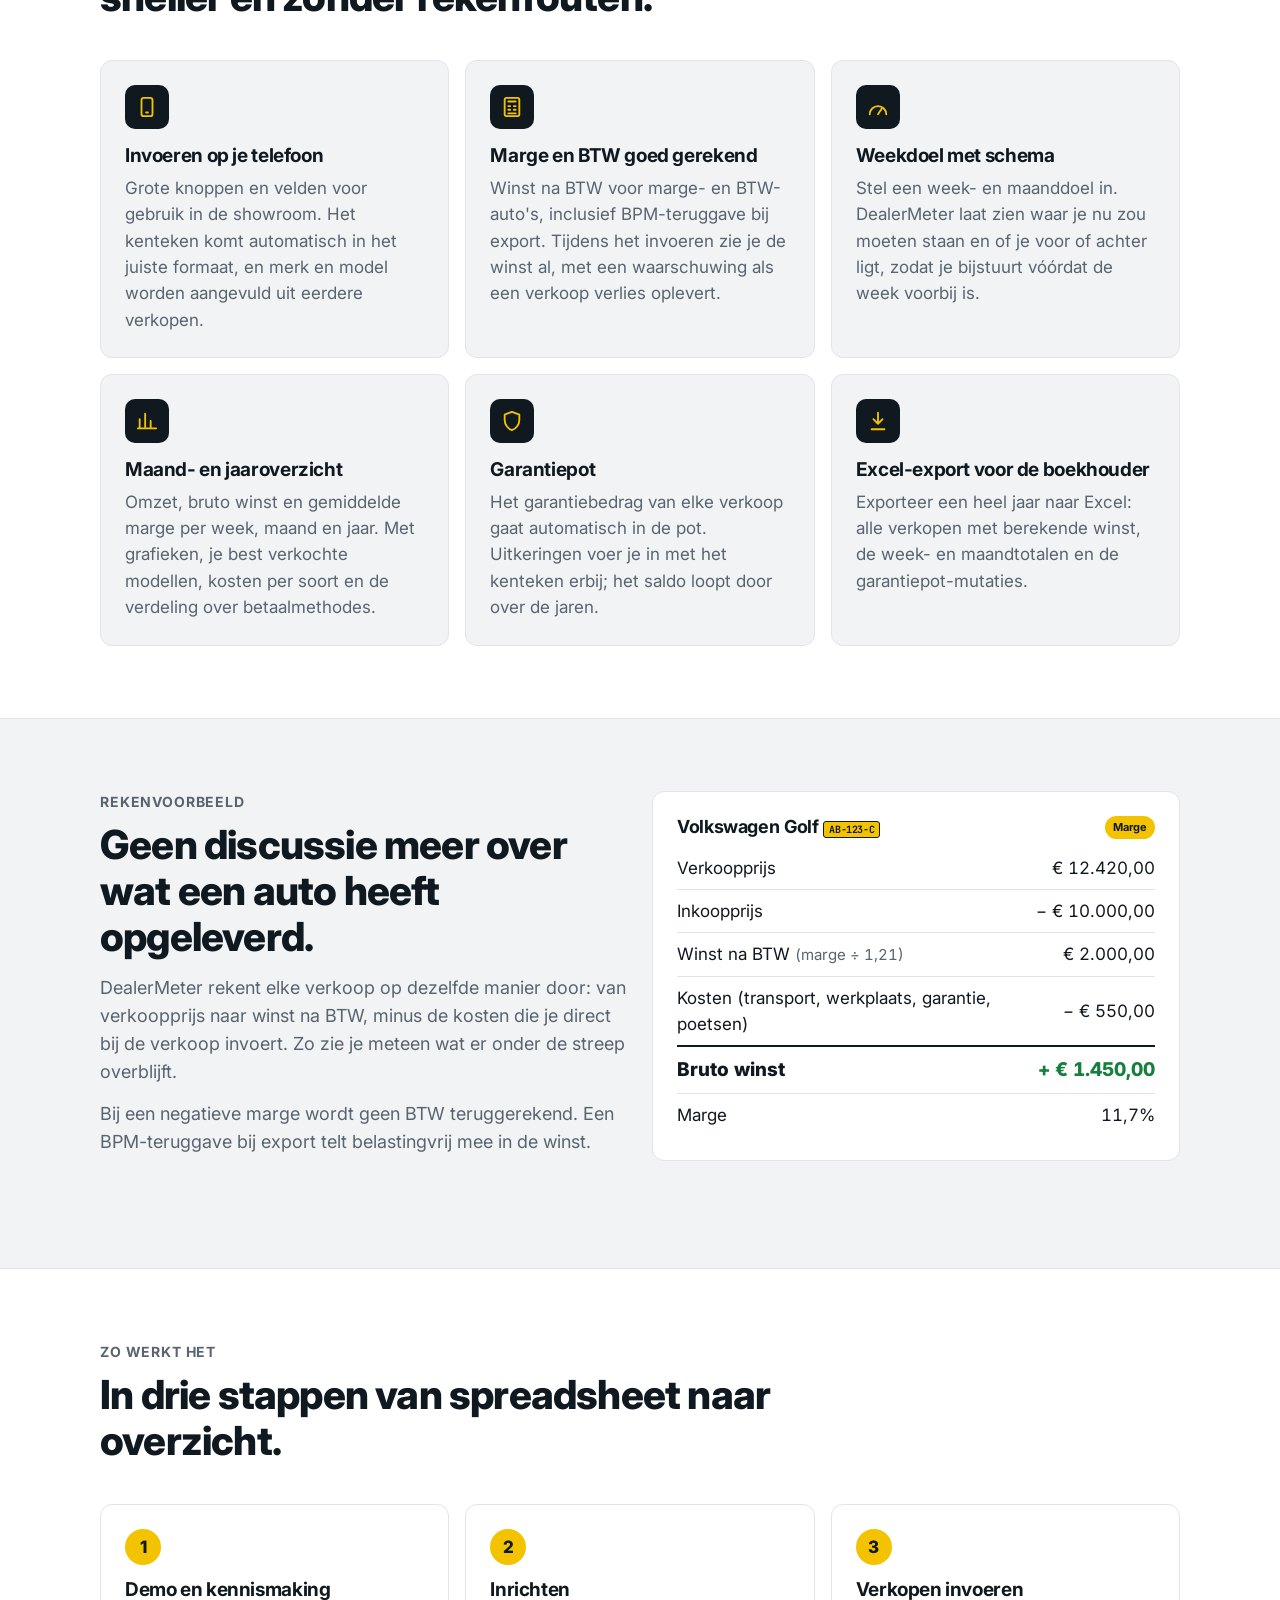
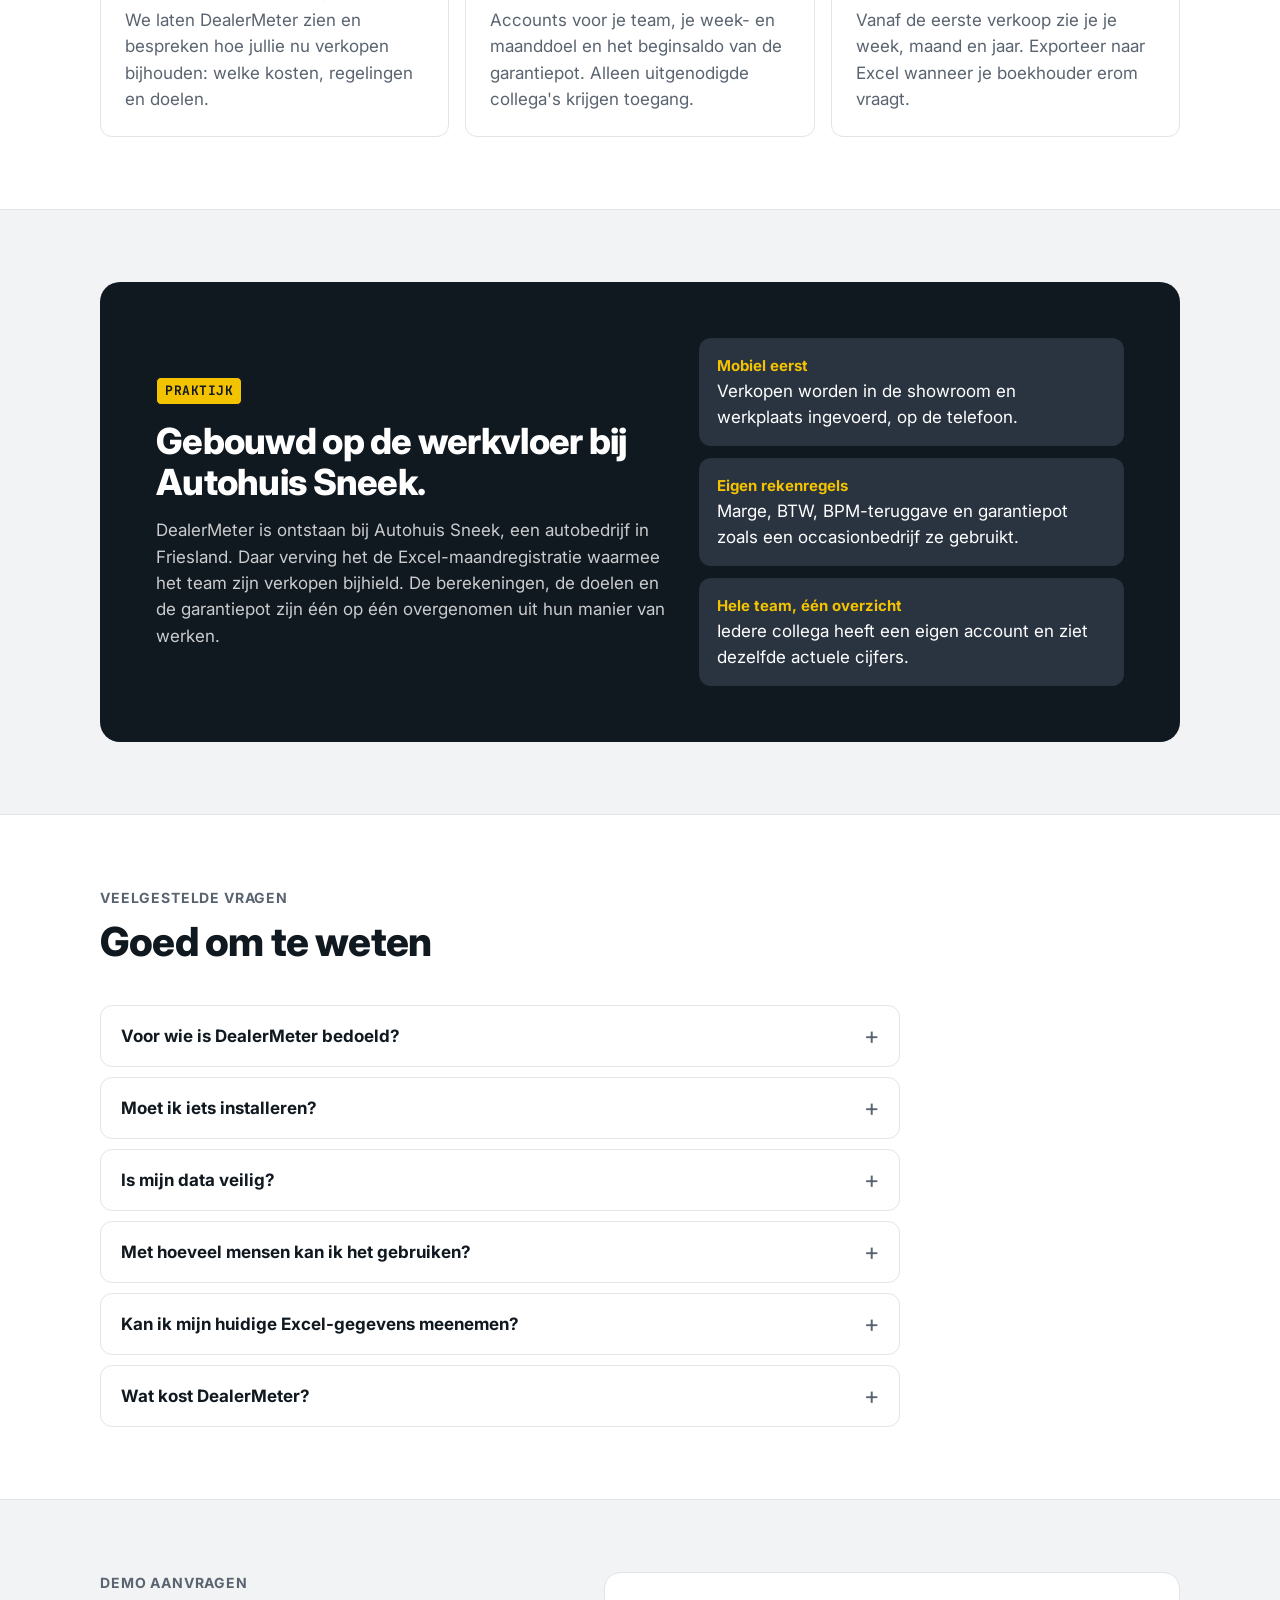
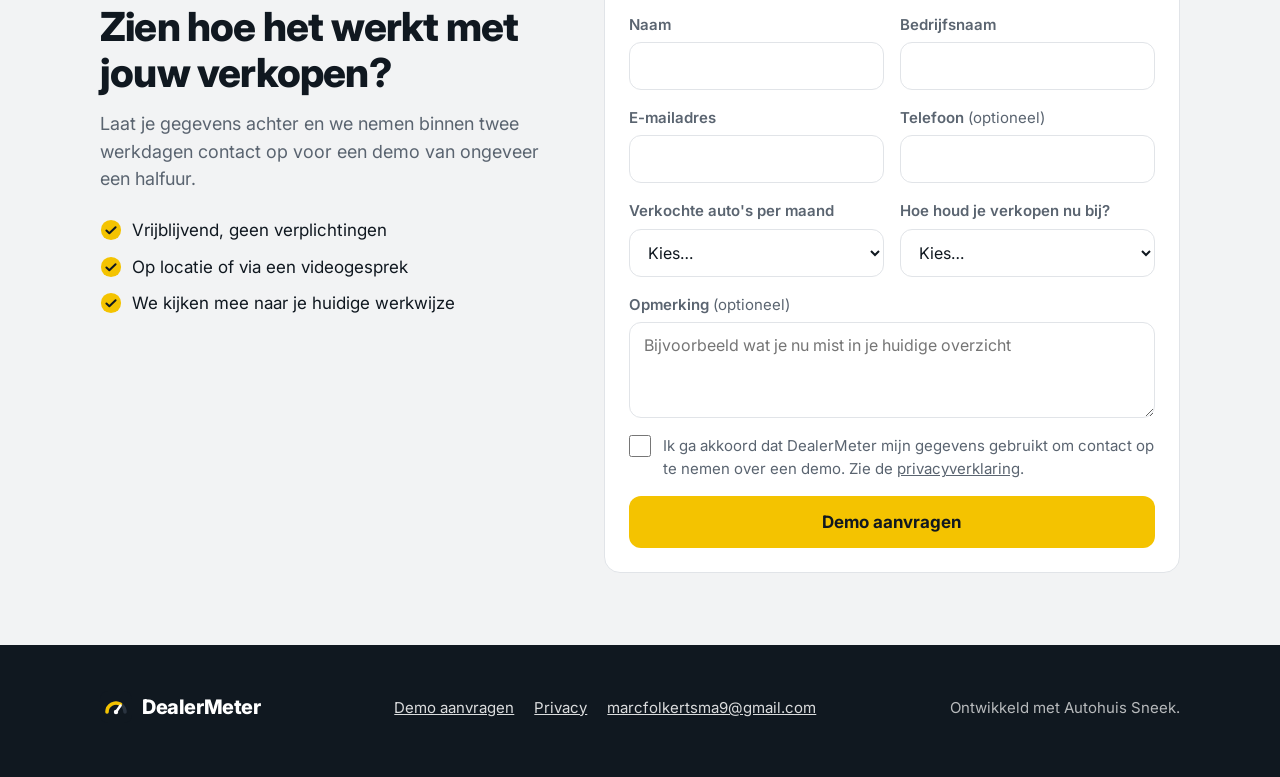
==== commit c4fa8359: "Privacyverklaring ingevuld en contactadres toegevoegd - Verantwoordelijke: DealerMeter, contact via " ====
--- a/index.html
+++ b/index.html
@@ -413,6 +413,7 @@
         <nav aria-label="Voettekst">
           <a href="#demo">Demo aanvragen</a>
           <a href="privacy.html">Privacy</a>
+          <a href="mailto:marcfolkertsma9@gmail.com">marcfolkertsma9@gmail.com</a>
         </nav>
         <p>Ontwikkeld met Autohuis Sneek.</p>
       </div>
--- a/style.css
+++ b/style.css
@@ -1033,14 +1033,6 @@
   color: var(--grafiet);
 }
 
-.invullen {
-  padding: 0 4px;
-  border-radius: 4px;
-  background: var(--waarschuwing-zacht);
-  color: var(--waarschuwing);
-  font-weight: 600;
-}
-
 @media (prefers-reduced-motion: reduce) {
   html {
     scroll-behavior: auto;
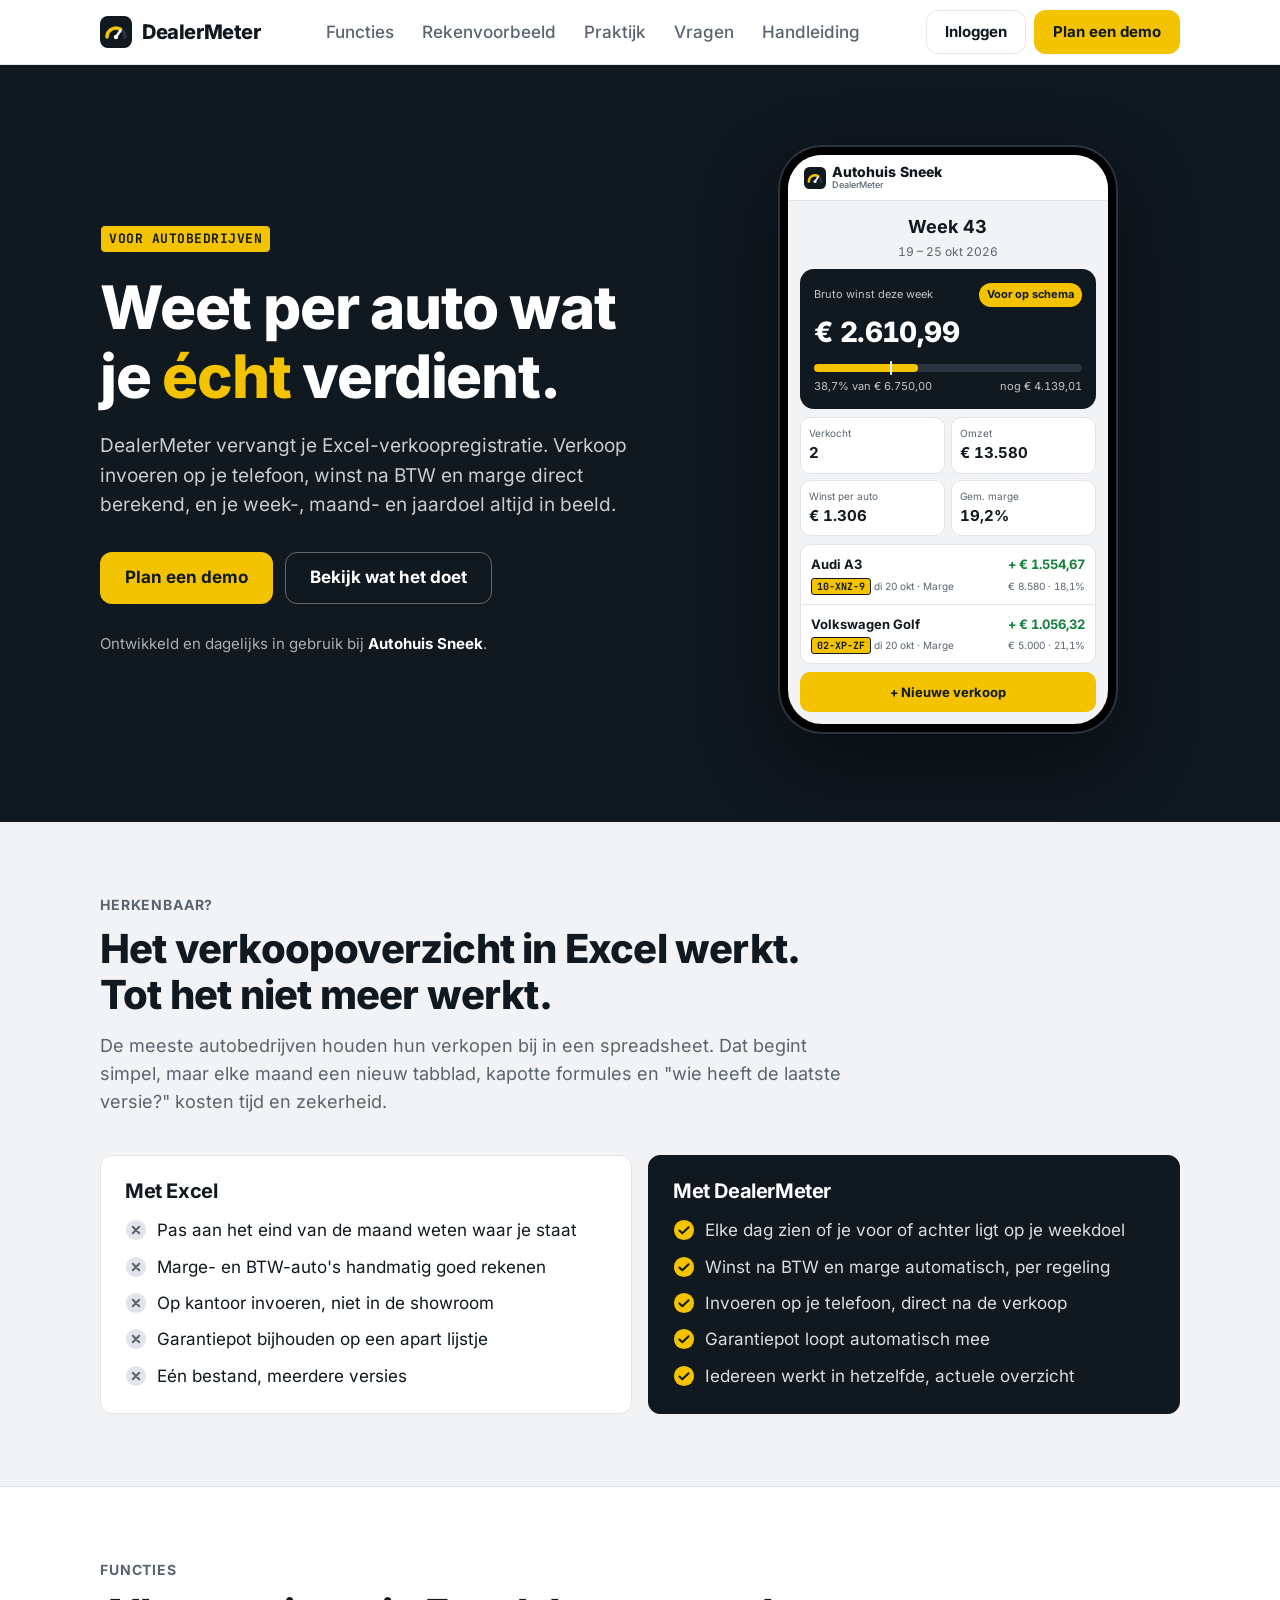
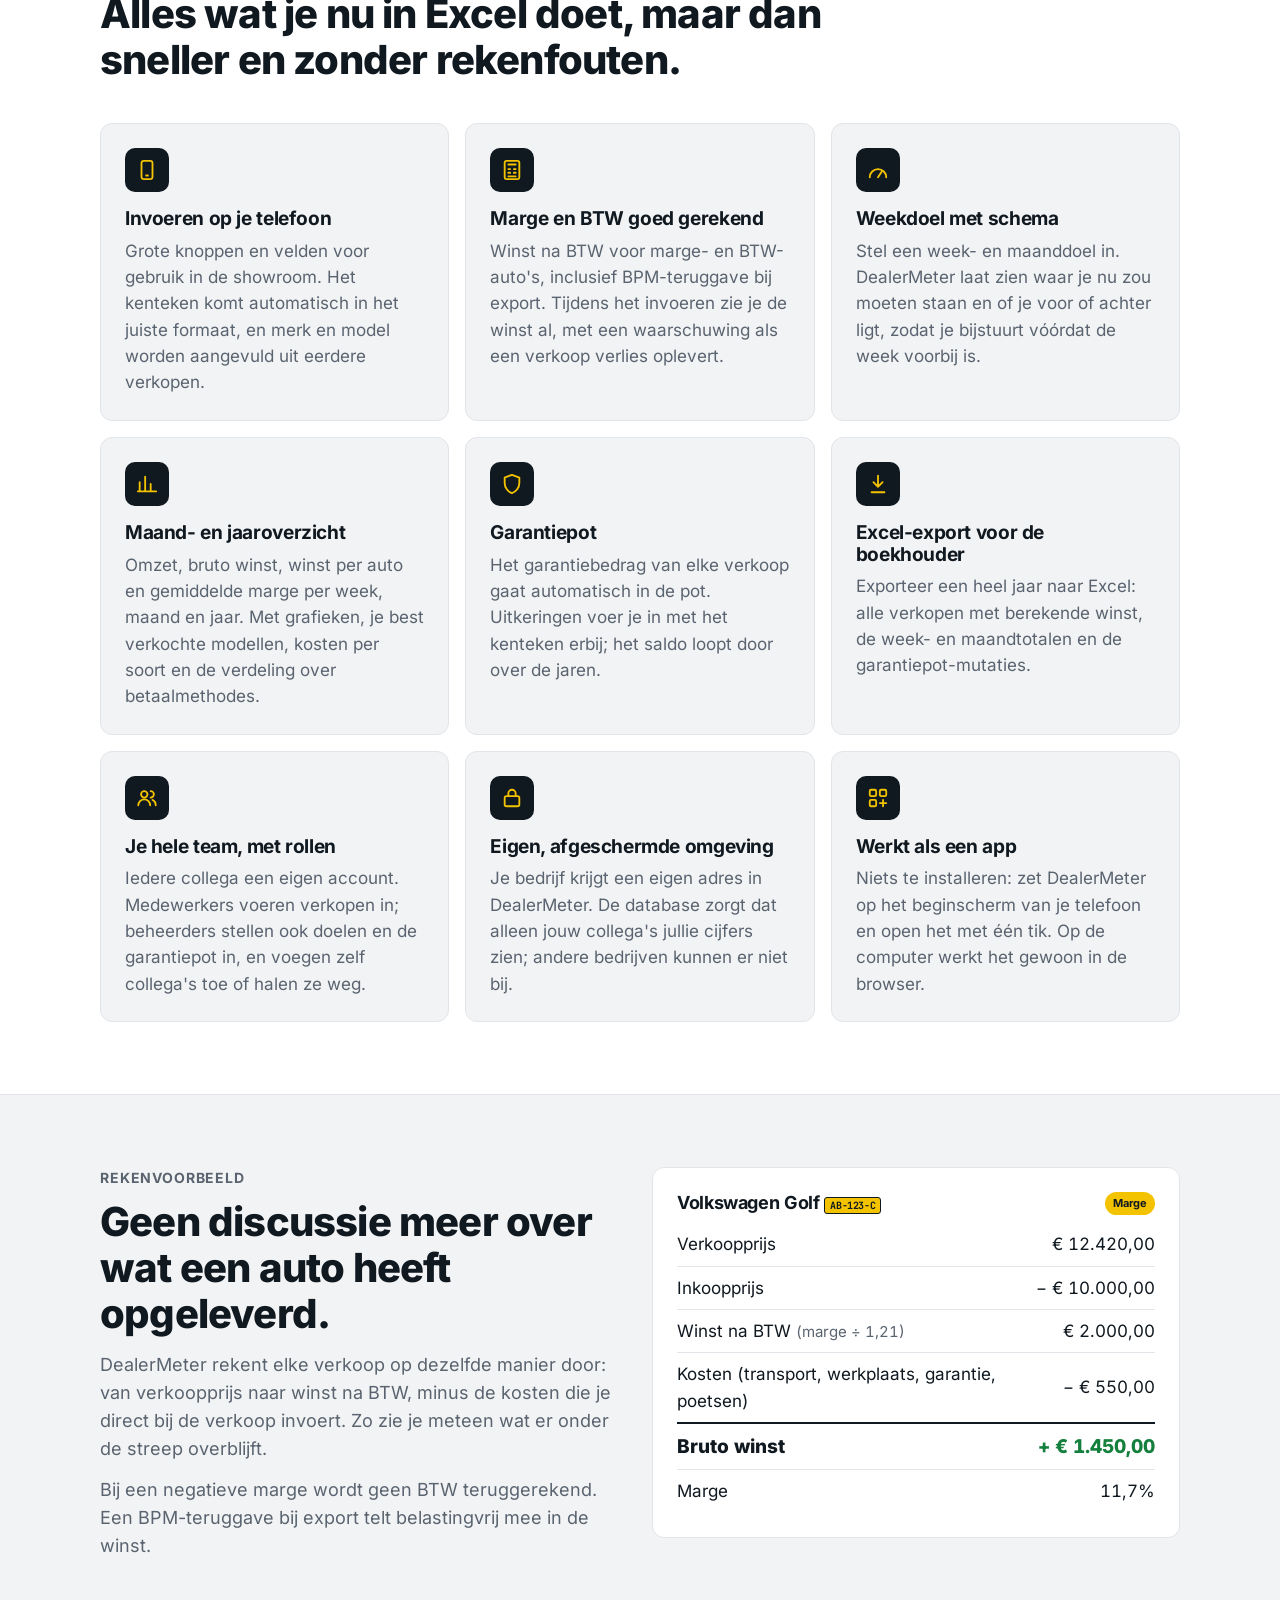
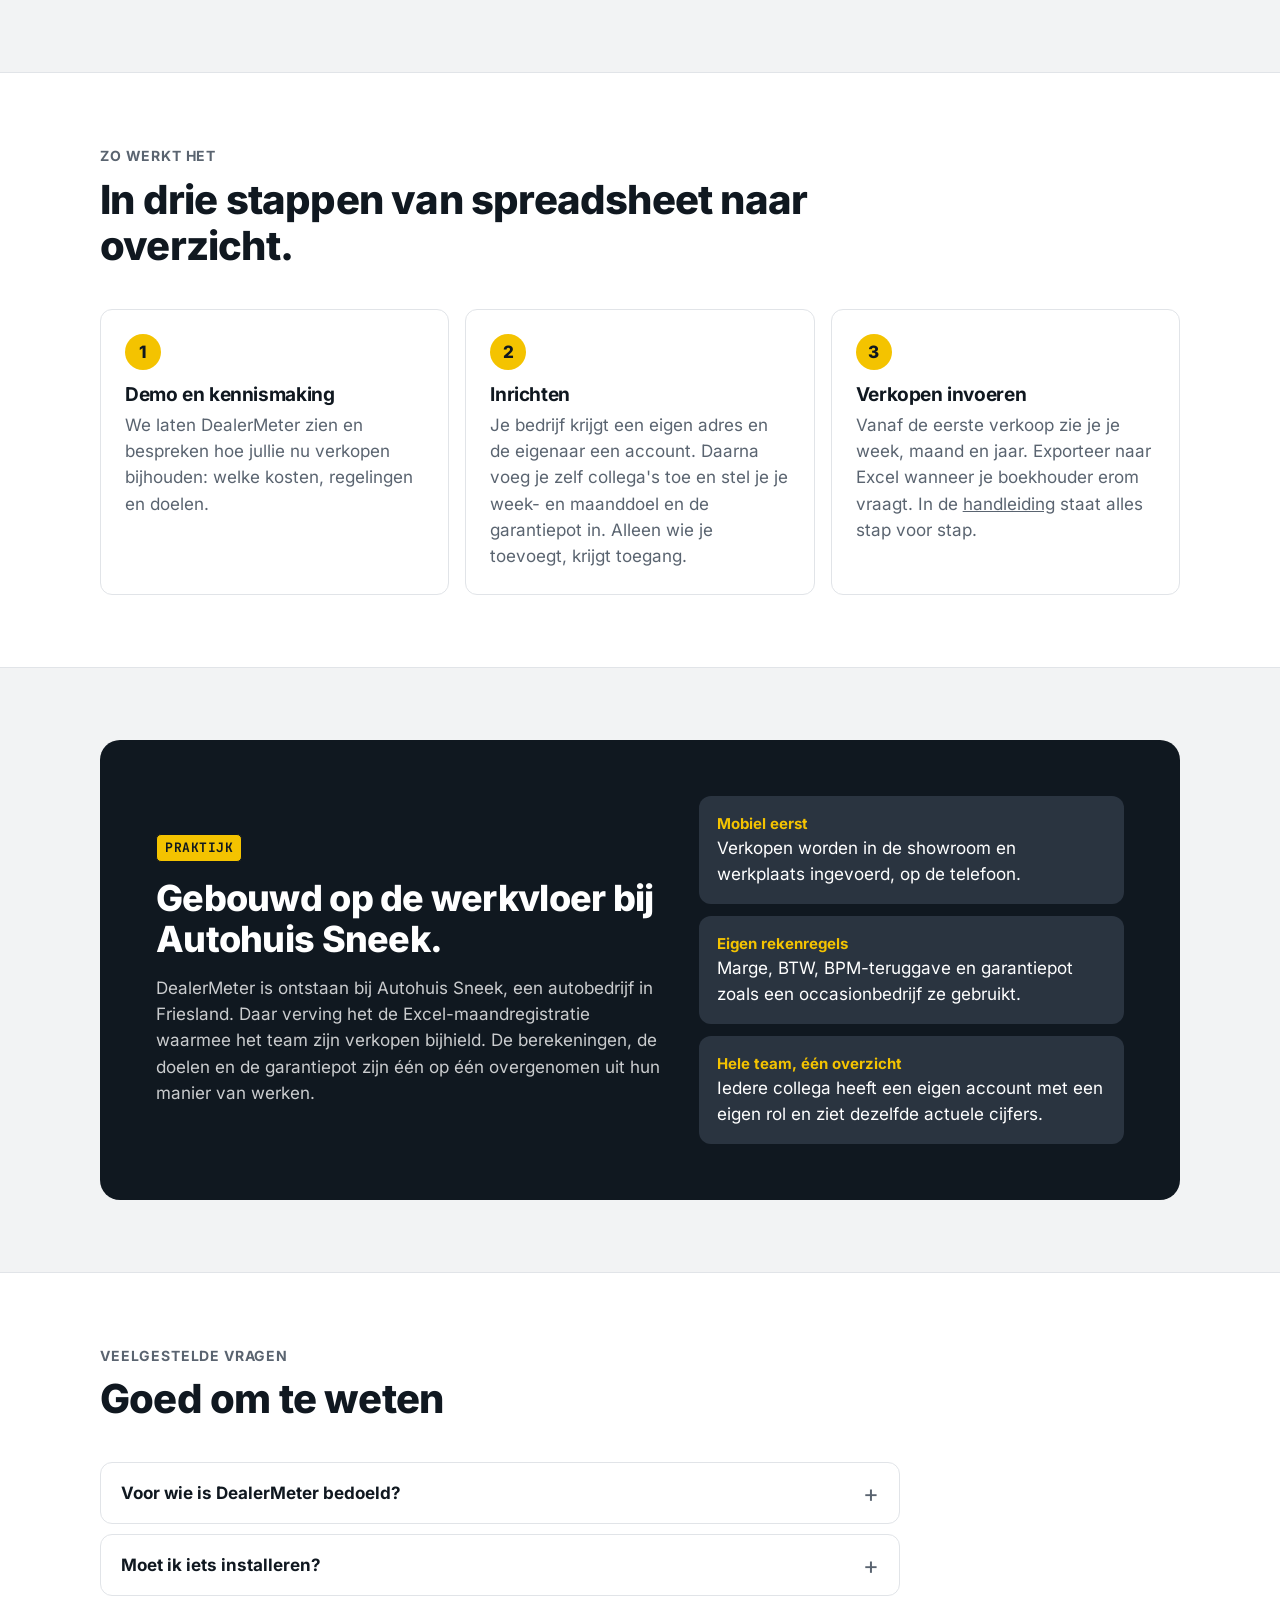
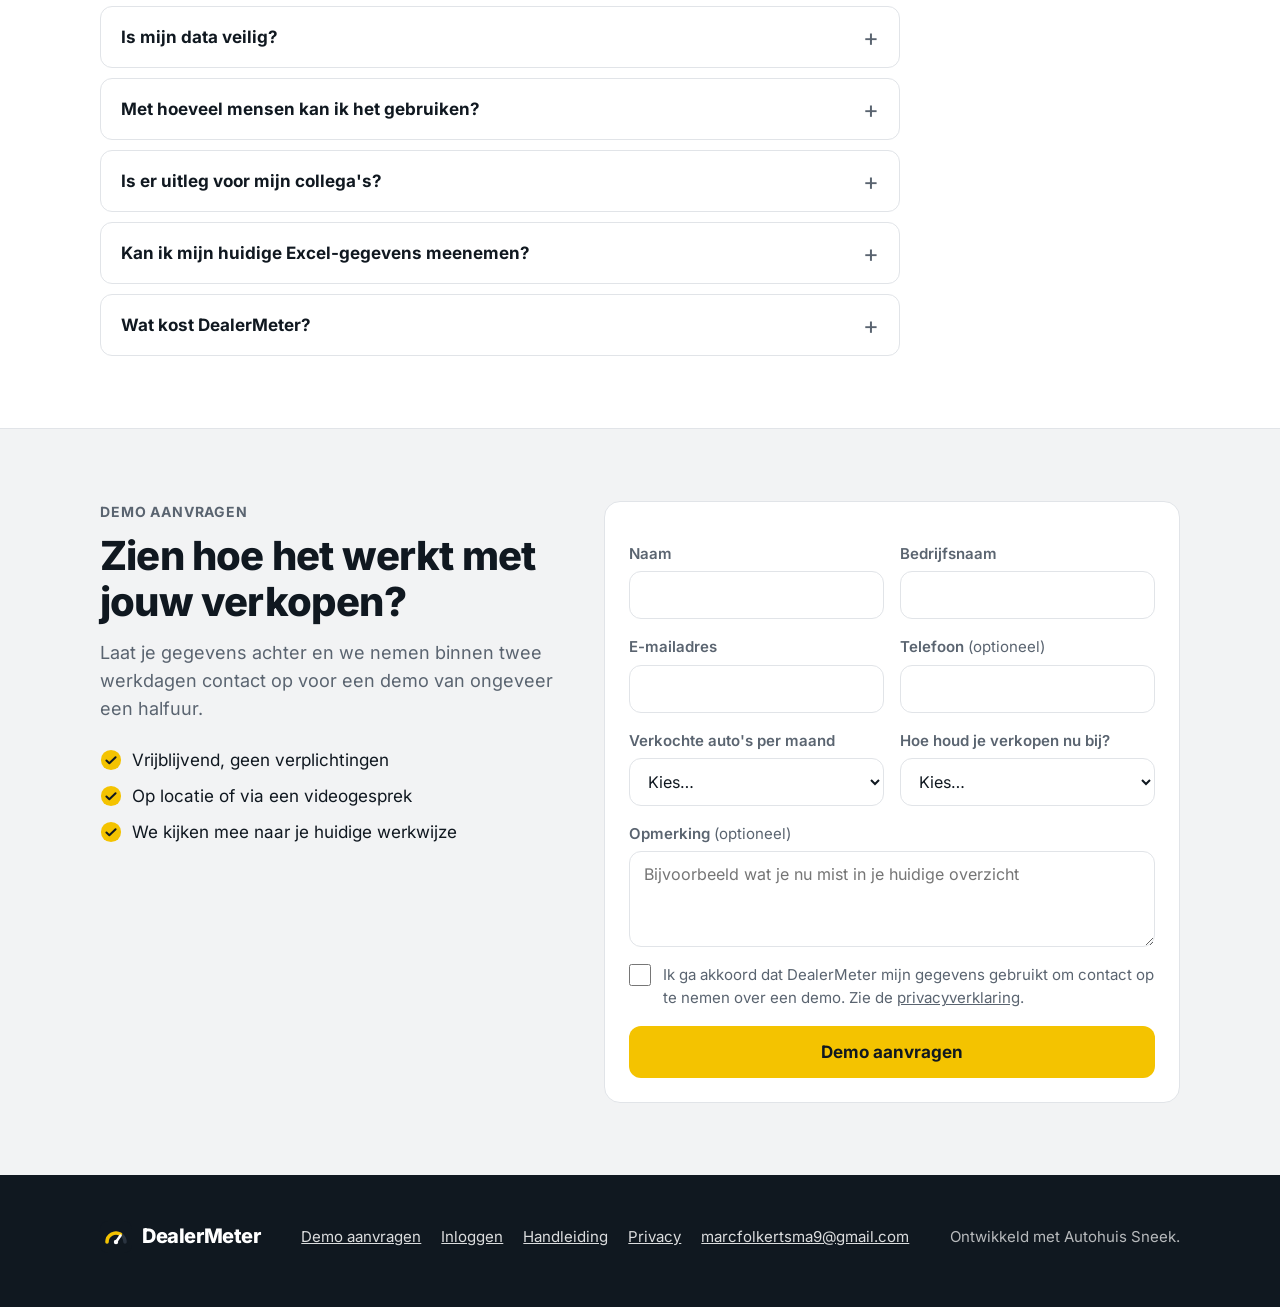
==== commit f2422904: "Inlogknop, handleiding, bijgewerkt naar de huidige app, eigen lettertypes - Knop Inloggen in de kop " ====
--- a/index.html
+++ b/index.html
@@ -10,12 +10,7 @@
     />
     <meta name="theme-color" content="#101820" />
     <link rel="icon" href="favicon.svg" type="image/svg+xml" />
-    <link rel="preconnect" href="https://fonts.googleapis.com" />
-    <link rel="preconnect" href="https://fonts.gstatic.com" crossorigin />
-    <link
-      href="https://fonts.googleapis.com/css2?family=Inter:wght@400;500;600;700;800&family=JetBrains+Mono:wght@700&display=swap"
-      rel="stylesheet"
-    />
+    <link rel="preload" href="fonts/inter.woff2" as="font" type="font/woff2" crossorigin />
     <link rel="stylesheet" href="style.css" />
     <meta property="og:title" content="DealerMeter – weet per auto wat je écht verdient" />
     <meta
@@ -53,8 +48,12 @@
           <a href="#rekenen">Rekenvoorbeeld</a>
           <a href="#praktijk">Praktijk</a>
           <a href="#vragen">Vragen</a>
+          <a href="handleiding.html">Handleiding</a>
         </nav>
-        <a class="knop knop--primair knop--klein" href="#demo">Plan een demo</a>
+        <div class="header__acties">
+          <a class="knop knop--rand knop--klein" href="https://dealermeter-app.netlify.app/login">Inloggen</a>
+          <a class="knop knop--primair knop--klein header__demo" href="#demo"><span class="alleen-breed">Plan een demo</span><span class="alleen-smal">Demo</span></a>
+        </div>
       </div>
     </header>
 
@@ -78,7 +77,7 @@
 
           <div class="telefoon" role="img" aria-label="Weekoverzicht in DealerMeter op een telefoon: bruto winst deze week € 2.610,99, voor op schema, met twee verkopen.">
             <div class="scherm" aria-hidden="true">
-              <div class="scherm__kop"><svg><use href="#logo" /></svg> DealerMeter</div>
+              <div class="scherm__kop"><svg><use href="#logo" /></svg><span>Autohuis Sneek<small>DealerMeter</small></span></div>
               <div class="scherm__inhoud">
                 <div class="mock-week"><strong>Week 43</strong><span>19 – 25 okt 2026</span></div>
                 <div class="mock-winst">
@@ -95,6 +94,7 @@
                 <div class="mock-kpis">
                   <div class="mock-kpi"><span>Verkocht</span><strong>2</strong></div>
                   <div class="mock-kpi"><span>Omzet</span><strong>€ 13.580</strong></div>
+                  <div class="mock-kpi"><span>Winst per auto</span><strong>€ 1.306</strong></div>
                   <div class="mock-kpi"><span>Gem. marge</span><strong>19,2%</strong></div>
                 </div>
                 <div class="mock-lijst">
@@ -185,7 +185,7 @@
                 <svg viewBox="0 0 24 24" fill="none" stroke="currentColor" stroke-width="2" stroke-linecap="round" stroke-linejoin="round" aria-hidden="true"><path d="M4 20V10M10 20V4M16 20v-8M22 20H2" /></svg>
               </div>
               <h3>Maand- en jaaroverzicht</h3>
-              <p>Omzet, bruto winst en gemiddelde marge per week, maand en jaar. Met grafieken, je best verkochte modellen, kosten per soort en de verdeling over betaalmethodes.</p>
+              <p>Omzet, bruto winst, winst per auto en gemiddelde marge per week, maand en jaar. Met grafieken, je best verkochte modellen, kosten per soort en de verdeling over betaalmethodes.</p>
             </article>
             <article class="functie">
               <div class="functie__icoon">
@@ -200,6 +200,27 @@
               </div>
               <h3>Excel-export voor de boekhouder</h3>
               <p>Exporteer een heel jaar naar Excel: alle verkopen met berekende winst, de week- en maandtotalen en de garantiepot-mutaties.</p>
+            </article>
+            <article class="functie">
+              <div class="functie__icoon">
+                <svg viewBox="0 0 24 24" fill="none" stroke="currentColor" stroke-width="2" stroke-linecap="round" stroke-linejoin="round" aria-hidden="true"><circle cx="9" cy="8" r="3.5" /><path d="M2.5 20a6.5 6.5 0 0 1 13 0" /><path d="M16 4.5a3.5 3.5 0 0 1 0 7M18 14a6.5 6.5 0 0 1 3.5 6" /></svg>
+              </div>
+              <h3>Je hele team, met rollen</h3>
+              <p>Iedere collega een eigen account. Medewerkers voeren verkopen in; beheerders stellen ook doelen en de garantiepot in, en voegen zelf collega's toe of halen ze weg.</p>
+            </article>
+            <article class="functie">
+              <div class="functie__icoon">
+                <svg viewBox="0 0 24 24" fill="none" stroke="currentColor" stroke-width="2" stroke-linecap="round" stroke-linejoin="round" aria-hidden="true"><rect x="4" y="10" width="16" height="11" rx="2" /><path d="M8 10V7a4 4 0 0 1 8 0v3" /></svg>
+              </div>
+              <h3>Eigen, afgeschermde omgeving</h3>
+              <p>Je bedrijf krijgt een eigen adres in DealerMeter. De database zorgt dat alleen jouw collega's jullie cijfers zien; andere bedrijven kunnen er niet bij.</p>
+            </article>
+            <article class="functie">
+              <div class="functie__icoon">
+                <svg viewBox="0 0 24 24" fill="none" stroke="currentColor" stroke-width="2" stroke-linecap="round" stroke-linejoin="round" aria-hidden="true"><rect x="3" y="3" width="7" height="7" rx="1.5" /><rect x="14" y="3" width="7" height="7" rx="1.5" /><rect x="3" y="14" width="7" height="7" rx="1.5" /><path d="M17.5 14v7M14 17.5h7" /></svg>
+              </div>
+              <h3>Werkt als een app</h3>
+              <p>Niets te installeren: zet DealerMeter op het beginscherm van je telefoon en open het met één tik. Op de computer werkt het gewoon in de browser.</p>
             </article>
           </div>
         </div>
@@ -253,11 +274,11 @@
             </li>
             <li class="stap">
               <h3>Inrichten</h3>
-              <p>Accounts voor je team, je week- en maanddoel en het beginsaldo van de garantiepot. Alleen uitgenodigde collega's krijgen toegang.</p>
+              <p>Je bedrijf krijgt een eigen adres en de eigenaar een account. Daarna voeg je zelf collega's toe en stel je je week- en maanddoel en de garantiepot in. Alleen wie je toevoegt, krijgt toegang.</p>
             </li>
             <li class="stap">
               <h3>Verkopen invoeren</h3>
-              <p>Vanaf de eerste verkoop zie je je week, maand en jaar. Exporteer naar Excel wanneer je boekhouder erom vraagt.</p>
+              <p>Vanaf de eerste verkoop zie je je week, maand en jaar. Exporteer naar Excel wanneer je boekhouder erom vraagt. In de <a href="handleiding.html">handleiding</a> staat alles stap voor stap.</p>
             </li>
           </ol>
         </div>
@@ -279,7 +300,7 @@
             <ul class="praktijk__feiten">
               <li><strong>Mobiel eerst</strong>Verkopen worden in de showroom en werkplaats ingevoerd, op de telefoon.</li>
               <li><strong>Eigen rekenregels</strong>Marge, BTW, BPM-teruggave en garantiepot zoals een occasionbedrijf ze gebruikt.</li>
-              <li><strong>Hele team, één overzicht</strong>Iedere collega heeft een eigen account en ziet dezelfde actuele cijfers.</li>
+              <li><strong>Hele team, één overzicht</strong>Iedere collega heeft een eigen account met een eigen rol en ziet dezelfde actuele cijfers.</li>
             </ul>
           </div>
         </div>
@@ -303,11 +324,15 @@
             </details>
             <details>
               <summary>Is mijn data veilig?</summary>
-              <p>Elke gebruiker logt in met een eigen account; er is geen open registratie. De gegevens staan op servers in de EU (Frankfurt) en zijn alleen zichtbaar voor de mensen van je eigen bedrijf.</p>
+              <p>Elke gebruiker logt in met een eigen account; er is geen open registratie. De gegevens staan op servers in de EU (Frankfurt). De database zelf schermt elk bedrijf af, zodat alleen de mensen van je eigen bedrijf jullie cijfers zien.</p>
             </details>
             <details>
               <summary>Met hoeveel mensen kan ik het gebruiken?</summary>
-              <p>Met je hele verkoopteam. Iedere collega krijgt een eigen account en ziet dezelfde cijfers.</p>
+              <p>Met je hele team, zonder limiet. Iedere collega krijgt een eigen account als medewerker, beheerder of eigenaar. Een beheerder voegt zelf collega's toe, wijzigt rollen en zet een nieuw wachtwoord als iemand het kwijt is.</p>
+            </details>
+            <details>
+              <summary>Is er uitleg voor mijn collega's?</summary>
+              <p>Ja. In de <a href="handleiding.html">handleiding</a> staat stap voor stap hoe je inlogt, een verkoop invoert, de overzichten leest en (als beheerder) doelen en collega's beheert.</p>
             </details>
             <details>
               <summary>Kan ik mijn huidige Excel-gegevens meenemen?</summary>
@@ -412,6 +437,8 @@
         </a>
         <nav aria-label="Voettekst">
           <a href="#demo">Demo aanvragen</a>
+          <a href="https://dealermeter-app.netlify.app/login">Inloggen</a>
+          <a href="handleiding.html">Handleiding</a>
           <a href="privacy.html">Privacy</a>
           <a href="mailto:marcfolkertsma9@gmail.com">marcfolkertsma9@gmail.com</a>
         </nav>
--- a/style.css
+++ b/style.css
@@ -1,6 +1,23 @@
 /*
  * DealerMeter – huisstijl. Alle kleuren als tokens; dezelfde waarden als in de app.
  */
+
+/* Lettertypes staan op de site zelf (geen verbinding met Google). Licentie: SIL OFL, zie fonts/. */
+@font-face {
+  font-family: "Inter";
+  font-style: normal;
+  font-display: swap;
+  font-weight: 100 900;
+  src: url("fonts/inter.woff2") format("woff2-variations"), url("fonts/inter.woff2") format("woff2");
+}
+
+@font-face {
+  font-family: "JetBrains Mono";
+  font-style: normal;
+  font-display: swap;
+  font-weight: 700;
+  src: url("fonts/jetbrains-mono-700.woff2") format("woff2");
+}
 :root {
   --inkt: #101820;
   --inkt-zacht: #2a3440;
@@ -136,6 +153,16 @@
   font-size: 15px;
 }
 
+/* Omlijnd, voor op een lichte achtergrond (Inloggen) */
+.knop--rand {
+  background: var(--kaart);
+  color: var(--inkt);
+  border-color: var(--rand);
+}
+.knop--rand:hover {
+  border-color: var(--inkt);
+}
+
 /* ---------- Header ---------- */
 
 .header {
@@ -189,9 +216,42 @@
   color: var(--inkt);
 }
 
-@media (min-width: 860px) {
+/* Menu pas tonen als het naast merk en knoppen past. */
+@media (min-width: 1080px) {
   .header__nav {
     display: flex;
+  }
+}
+
+.header__acties {
+  display: flex;
+  gap: 8px;
+}
+
+.alleen-smal {
+  display: none;
+}
+
+/* Telefoon: merk, Inloggen en een korte demoknop passen naast elkaar. */
+@media (max-width: 479px) {
+  .header .merk {
+    font-size: 18px;
+  }
+  .header .knop--klein {
+    padding: 0 14px;
+  }
+  .alleen-breed {
+    display: none;
+  }
+  .alleen-smal {
+    display: inline;
+  }
+}
+
+/* Heel smal: alleen Inloggen; de demoknop staat ook bovenaan de pagina. */
+@media (max-width: 369px) {
+  .header__demo {
+    display: none;
   }
 }
 
@@ -299,8 +359,19 @@
 }
 
 .scherm__kop svg {
-  width: 20px;
-  height: 20px;
+  width: 22px;
+  height: 22px;
+}
+
+.scherm__kop span {
+  line-height: 1.15;
+}
+
+.scherm__kop small {
+  display: block;
+  font-size: 9px;
+  font-weight: 500;
+  color: var(--grafiet);
 }
 
 .scherm__inhoud {
@@ -398,7 +469,7 @@
 
 .mock-kpis {
   display: grid;
-  grid-template-columns: 0.85fr 1.25fr 1fr;
+  grid-template-columns: 1fr 1fr;
   gap: 6px;
 }
 
@@ -1038,3 +1109,193 @@
     scroll-behavior: auto;
   }
 }
+
+/* Handleiding */
+.handleiding .intro {
+  margin-top: 12px;
+  font-size: 19px;
+  color: var(--grafiet);
+}
+
+.handleiding section {
+  margin-top: 48px;
+  padding-top: 8px;
+}
+
+.handleiding section > h2 {
+  margin-top: 0;
+  font-size: 26px;
+}
+
+.handleiding h3 {
+  margin-top: 28px;
+  font-size: 19px;
+}
+
+.handleiding code {
+  font-family: var(--mono);
+  font-size: 0.85em;
+  padding: 1px 6px;
+  border-radius: 5px;
+  background: var(--rand);
+}
+
+.inhoud {
+  margin-top: 28px;
+  padding: 20px 24px;
+  border: 1px solid var(--rand);
+  border-radius: var(--radius);
+  background: var(--kaart);
+}
+
+.inhoud h2 {
+  margin: 0;
+  font-size: 15px;
+  color: var(--grafiet);
+  text-transform: uppercase;
+  letter-spacing: 0.04em;
+}
+
+.inhoud ol {
+  margin: 8px 0 0;
+  padding-left: 22px;
+}
+
+.inhoud li {
+  margin-top: 2px;
+}
+
+.inhoud a {
+  display: inline-block;
+  padding: 6px 0;
+  font-weight: 600;
+}
+
+/* Genummerde stappen met gele cijferbolletjes */
+.stappenlijst {
+  margin: 12px 0 0;
+  padding: 0;
+  list-style: none;
+  counter-reset: stap;
+}
+
+.tekstpagina .stappenlijst li {
+  position: relative;
+  margin-top: 12px;
+  padding-left: 40px;
+  counter-increment: stap;
+}
+
+.stappenlijst li::before {
+  content: counter(stap);
+  position: absolute;
+  left: 0;
+  top: 0;
+  display: grid;
+  place-items: center;
+  width: 28px;
+  height: 28px;
+  border-radius: 999px;
+  background: var(--geel);
+  color: var(--inkt);
+  font-size: 14px;
+  font-weight: 800;
+}
+
+.tekstpagina .tip {
+  margin-top: 16px;
+  padding: 14px 16px;
+  border-left: 4px solid var(--geel);
+  border-radius: 0 var(--radius) var(--radius) 0;
+  background: var(--kaart);
+}
+
+.rol-label {
+  display: inline-block;
+  margin-left: 6px;
+  padding: 2px 8px;
+  border-radius: 999px;
+  background: var(--inkt);
+  color: #fff;
+  font-size: 12px;
+  font-weight: 700;
+  letter-spacing: 0;
+  vertical-align: middle;
+}
+
+.handleiding table {
+  width: 100%;
+  margin-top: 14px;
+  border-collapse: collapse;
+  border: 1px solid var(--rand);
+  border-radius: var(--radius);
+  background: var(--kaart);
+  font-size: 16px;
+}
+
+.handleiding th,
+.handleiding td {
+  padding: 10px 14px;
+  border-top: 1px solid var(--rand);
+  text-align: left;
+  vertical-align: top;
+}
+
+.handleiding tbody th {
+  font-weight: 700;
+  white-space: nowrap;
+}
+
+.tabel-scroll {
+  overflow-x: auto;
+}
+
+.handleiding .rollen th[scope="row"] {
+  white-space: normal;
+  font-weight: 500;
+}
+
+.handleiding .rollen td,
+.handleiding .rollen thead th {
+  text-align: center;
+}
+
+.handleiding .rollen thead th {
+  font-size: 14px;
+}
+
+.vragen dt {
+  margin-top: 20px;
+  font-weight: 700;
+}
+
+.vragen dd {
+  margin: 4px 0 0;
+}
+
+.handleiding .terug {
+  margin-top: 48px;
+}
+
+@media (max-width: 559px) {
+  .handleiding tbody th {
+    white-space: normal;
+  }
+}
+
+/* Rollentabel past ook op een telefoon */
+@media (max-width: 559px) {
+  .handleiding .rollen {
+    font-size: 14px;
+  }
+  .handleiding .rollen th,
+  .handleiding .rollen td {
+    padding: 8px 6px;
+  }
+  .handleiding .rollen th[scope="row"] {
+    padding-left: 12px;
+  }
+  .handleiding .rollen thead th {
+    font-size: 11px;
+  }
+}
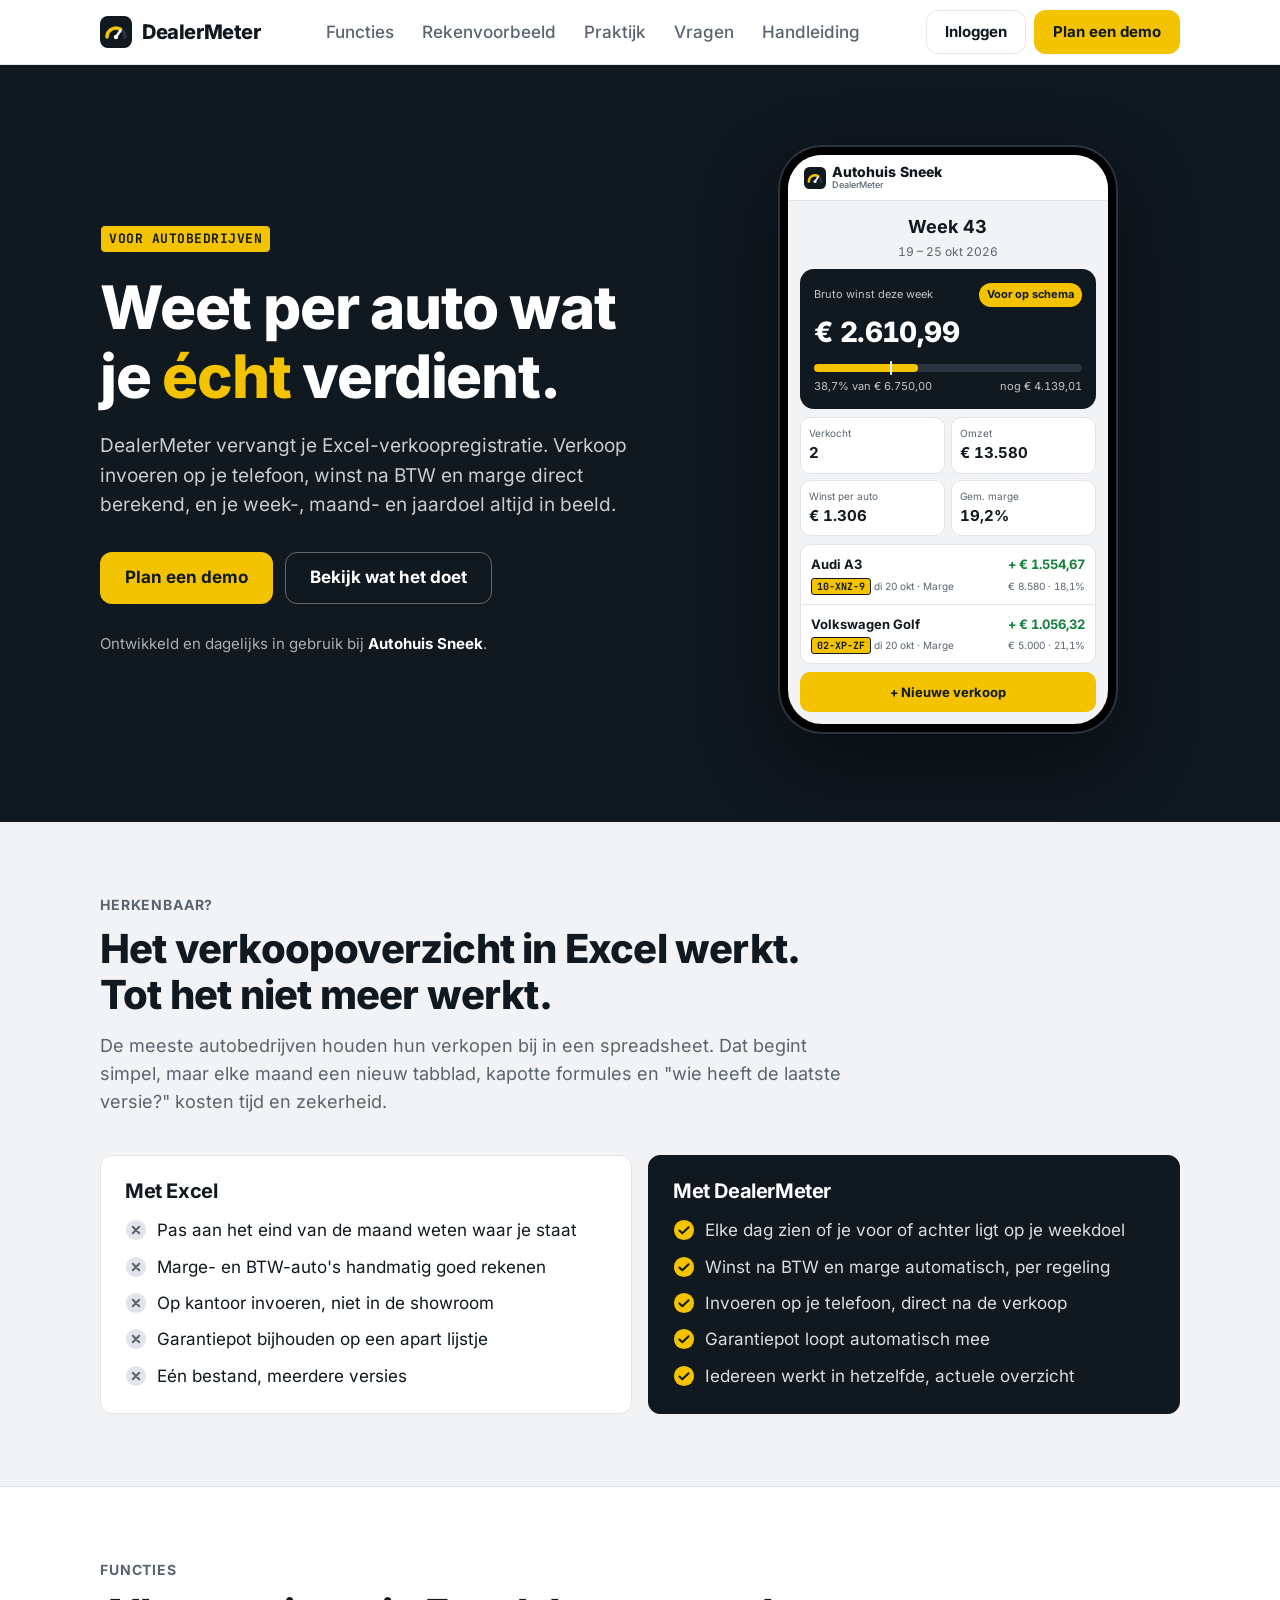
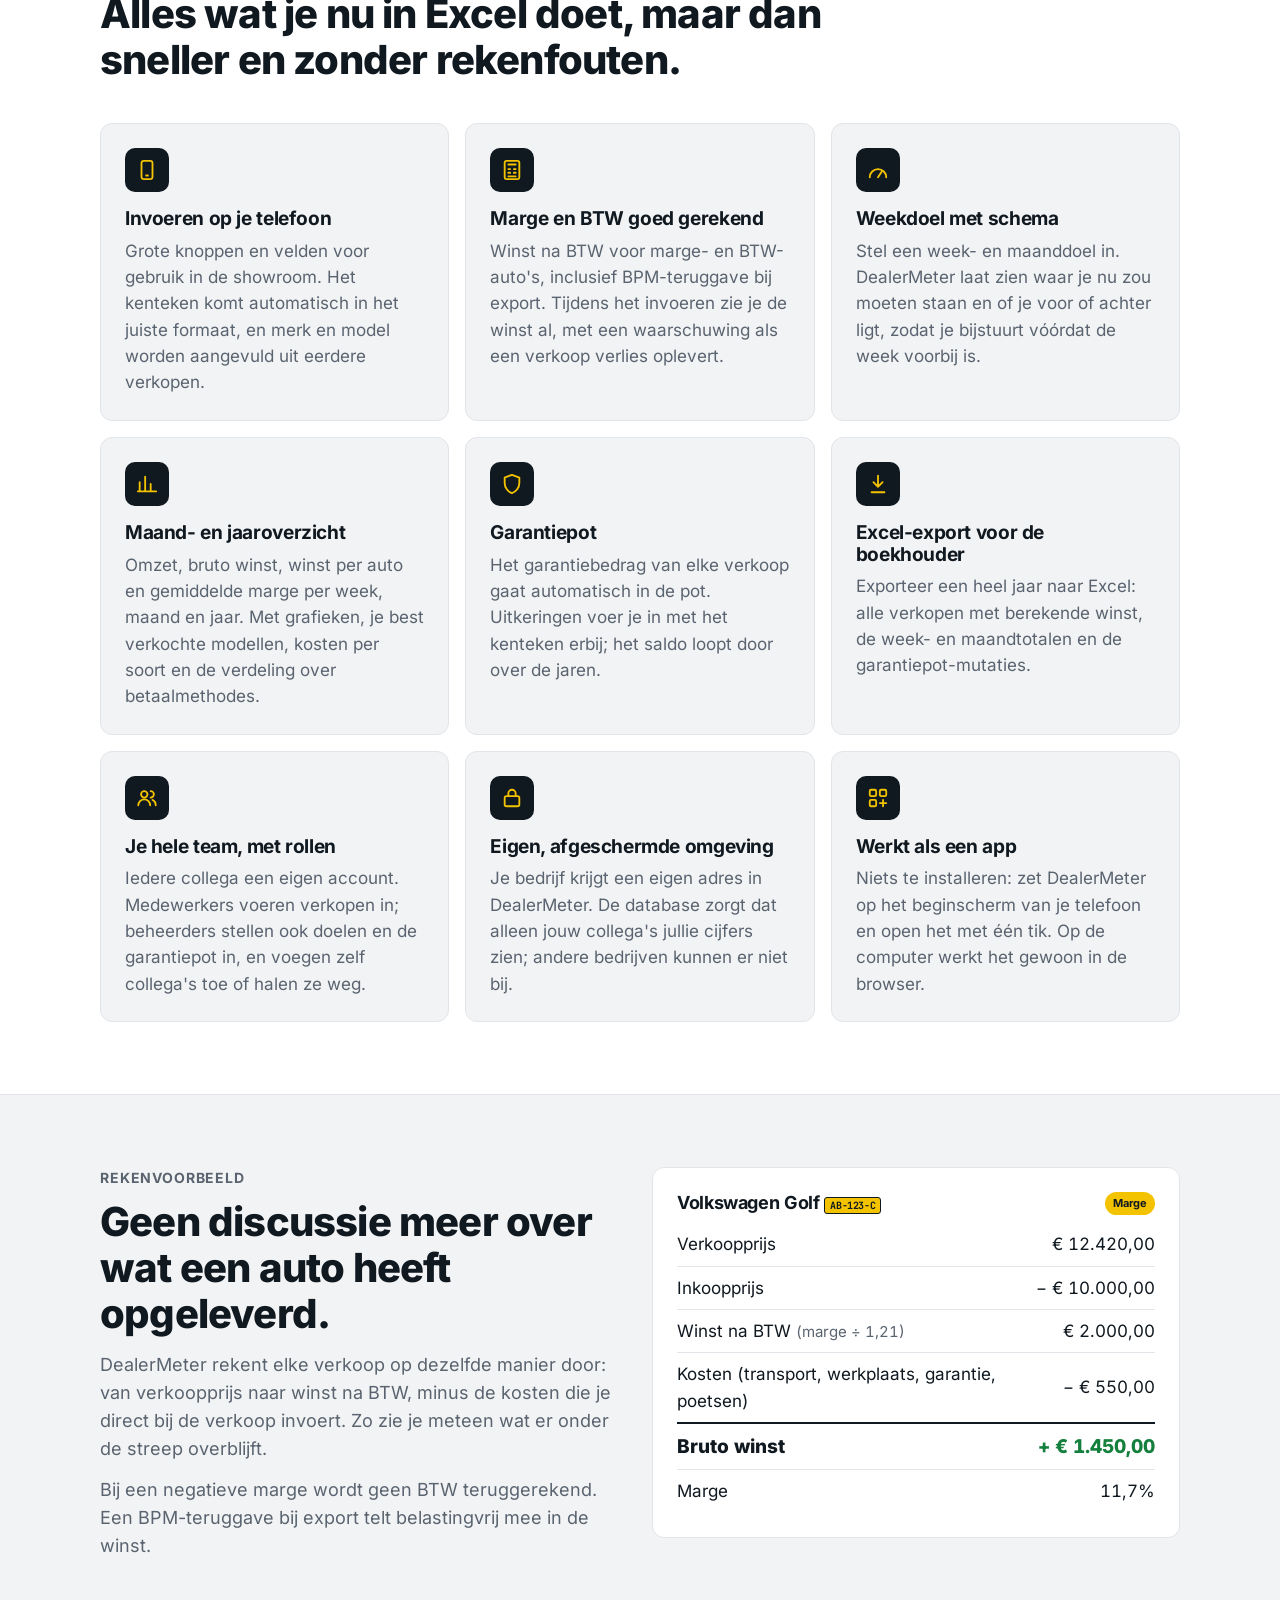
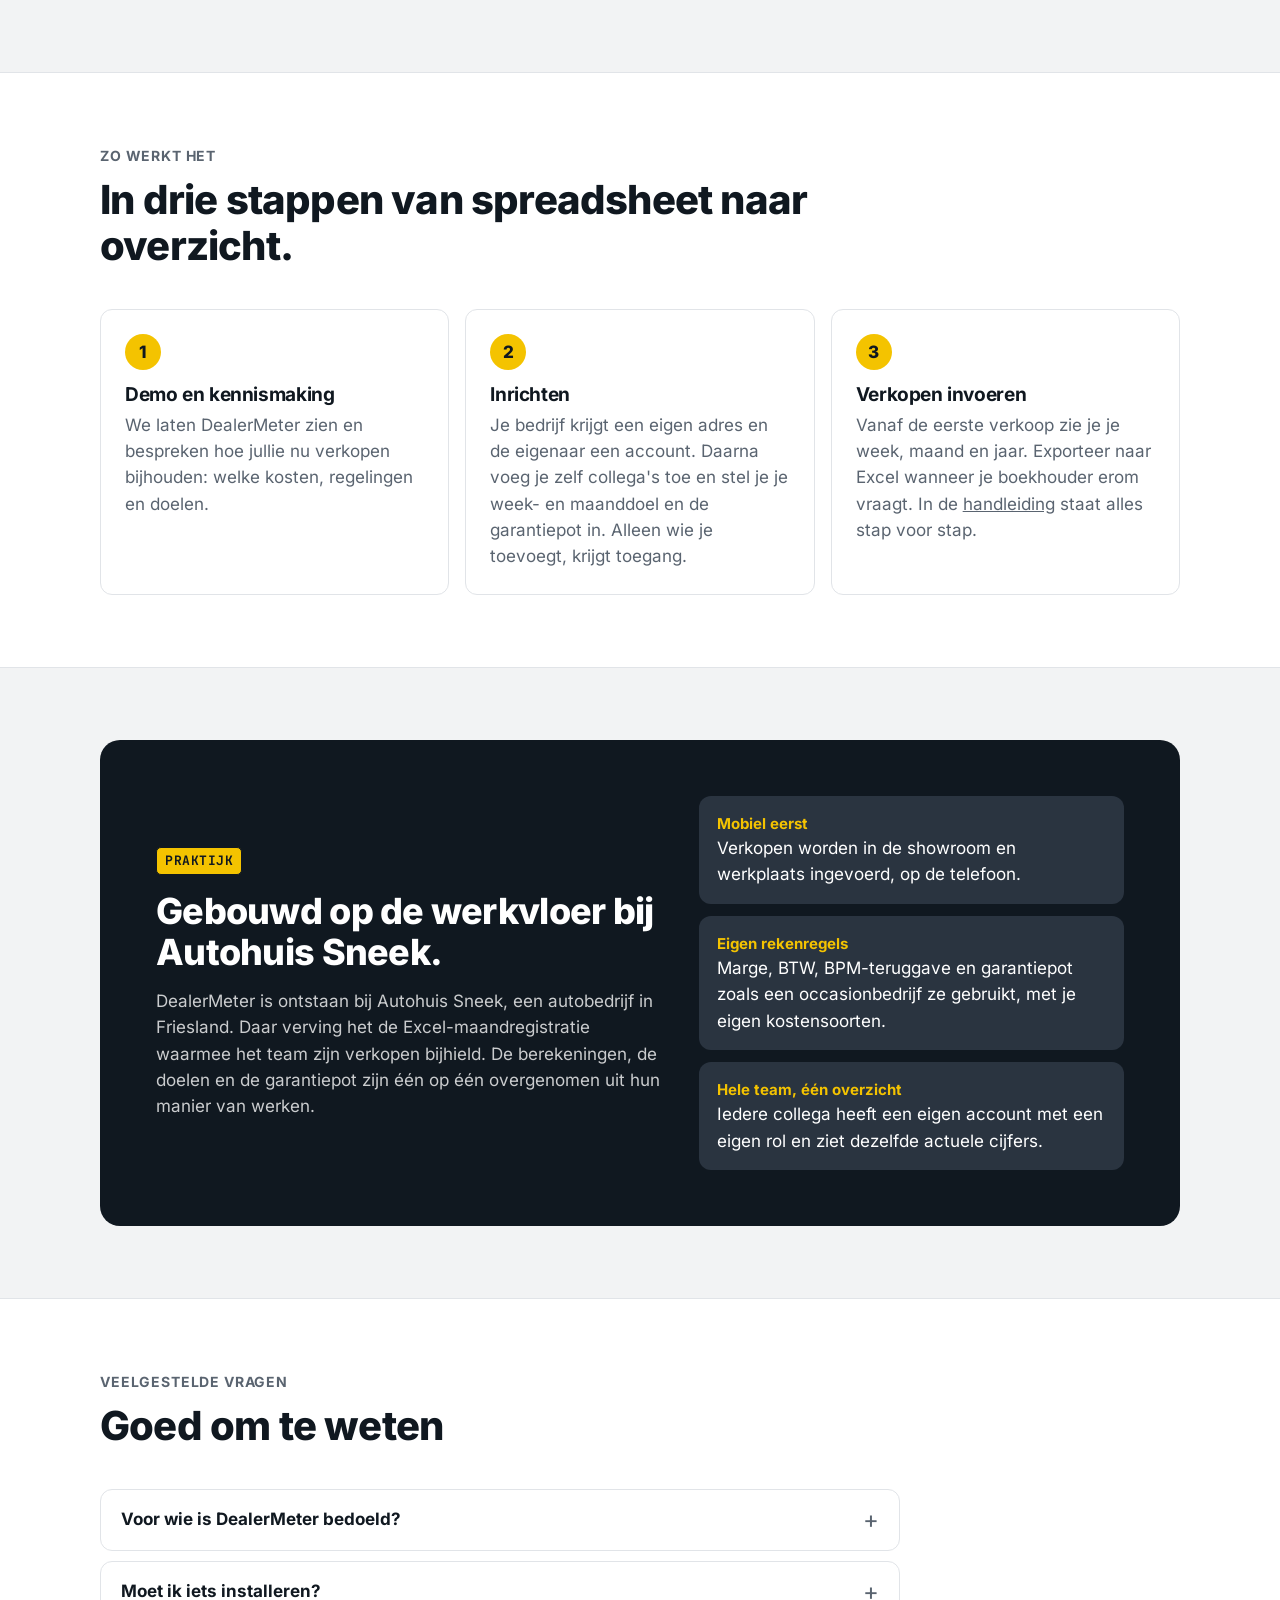
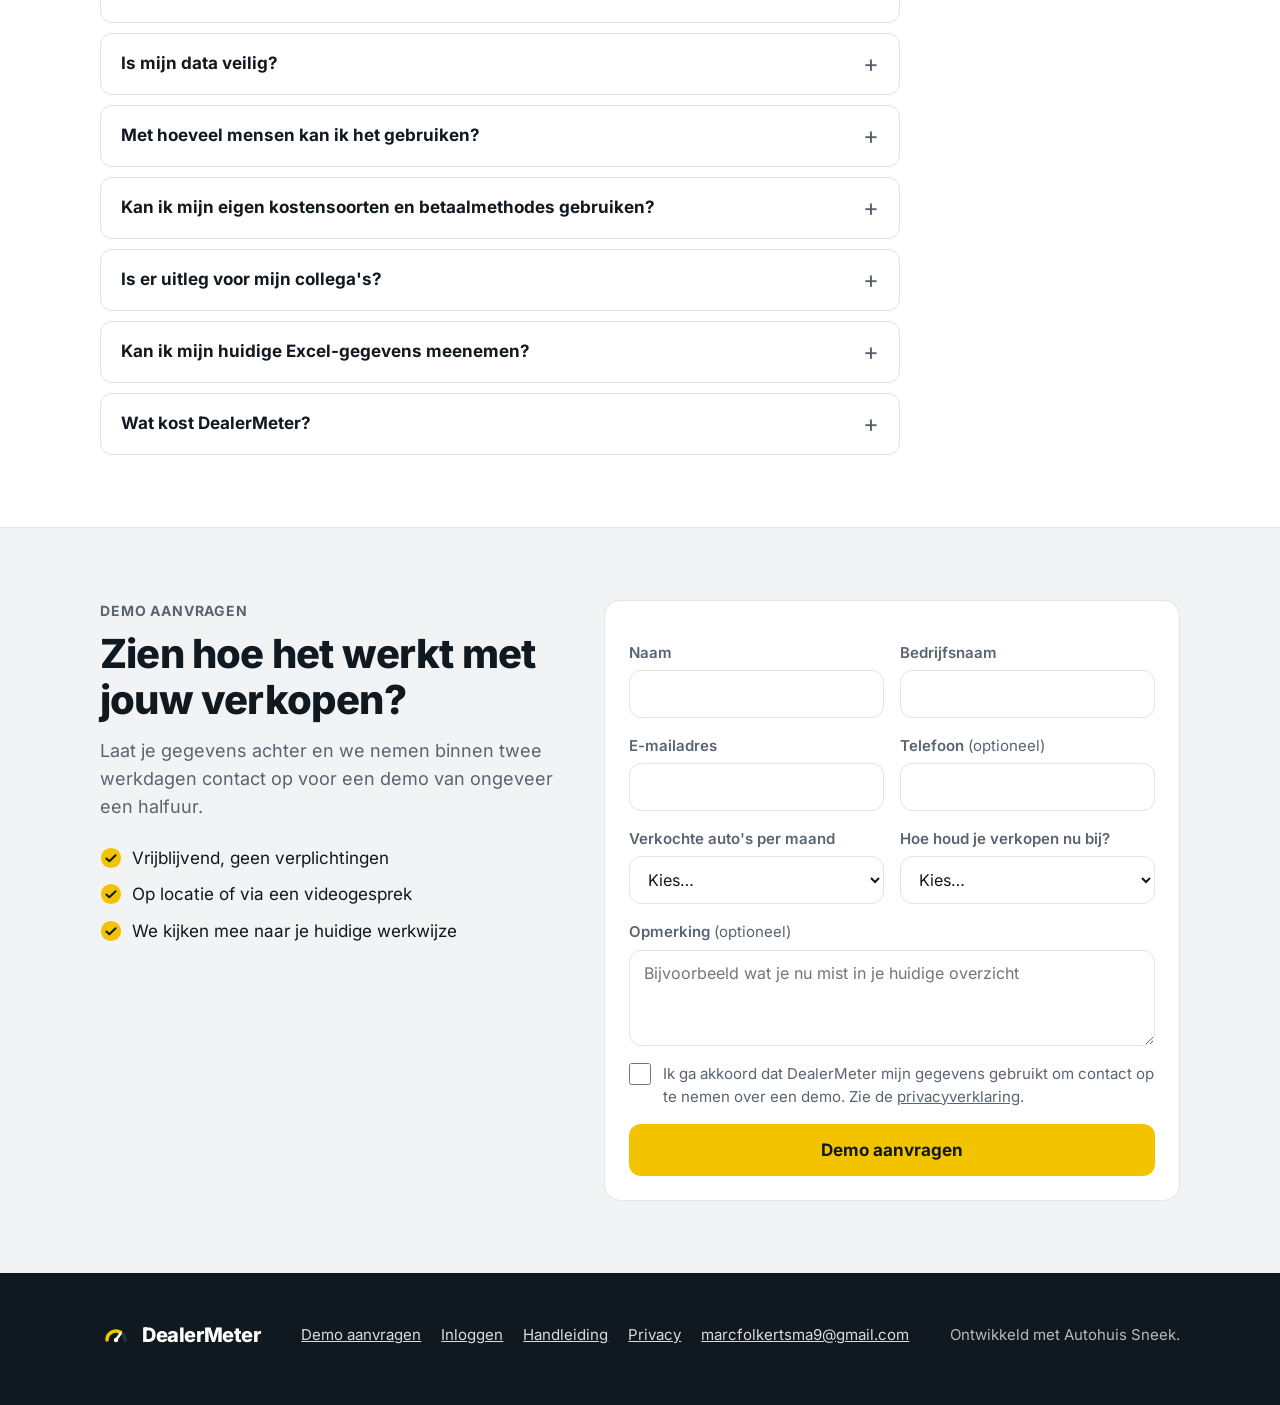
==== commit 4e75d8b1: "Handleiding en site: eigen kostensoorten, betaalmethodes en garantiepot aan/uit Co-Authored-By: Clau" ====
--- a/index.html
+++ b/index.html
@@ -11,7 +11,7 @@
     <meta name="theme-color" content="#101820" />
     <link rel="icon" href="favicon.svg" type="image/svg+xml" />
     <link rel="preload" href="fonts/inter.woff2" as="font" type="font/woff2" crossorigin />
-    <link rel="stylesheet" href="style.css" />
+    <link rel="stylesheet" href="style.css?v=2" />
     <meta property="og:title" content="DealerMeter – weet per auto wat je écht verdient" />
     <meta
       property="og:description"
@@ -299,7 +299,7 @@
             </div>
             <ul class="praktijk__feiten">
               <li><strong>Mobiel eerst</strong>Verkopen worden in de showroom en werkplaats ingevoerd, op de telefoon.</li>
-              <li><strong>Eigen rekenregels</strong>Marge, BTW, BPM-teruggave en garantiepot zoals een occasionbedrijf ze gebruikt.</li>
+              <li><strong>Eigen rekenregels</strong>Marge, BTW, BPM-teruggave en garantiepot zoals een occasionbedrijf ze gebruikt, met je eigen kostensoorten.</li>
               <li><strong>Hele team, één overzicht</strong>Iedere collega heeft een eigen account met een eigen rol en ziet dezelfde actuele cijfers.</li>
             </ul>
           </div>
@@ -329,6 +329,10 @@
             <details>
               <summary>Met hoeveel mensen kan ik het gebruiken?</summary>
               <p>Met je hele team, zonder limiet. Iedere collega krijgt een eigen account als medewerker, beheerder of eigenaar. Een beheerder voegt zelf collega's toe, wijzigt rollen en zet een nieuw wachtwoord als iemand het kwijt is.</p>
+            </details>
+            <details>
+              <summary>Kan ik mijn eigen kostensoorten en betaalmethodes gebruiken?</summary>
+              <p>Ja. Je stelt zelf in welke kostensoorten (met eventueel een vast standaardbedrag) en betaalmethodes in het verkoopformulier staan, en of je een garantiepot gebruikt. Wijzigen kan altijd; oude verkopen houden hun gegevens.</p>
             </details>
             <details>
               <summary>Is er uitleg voor mijn collega's?</summary>
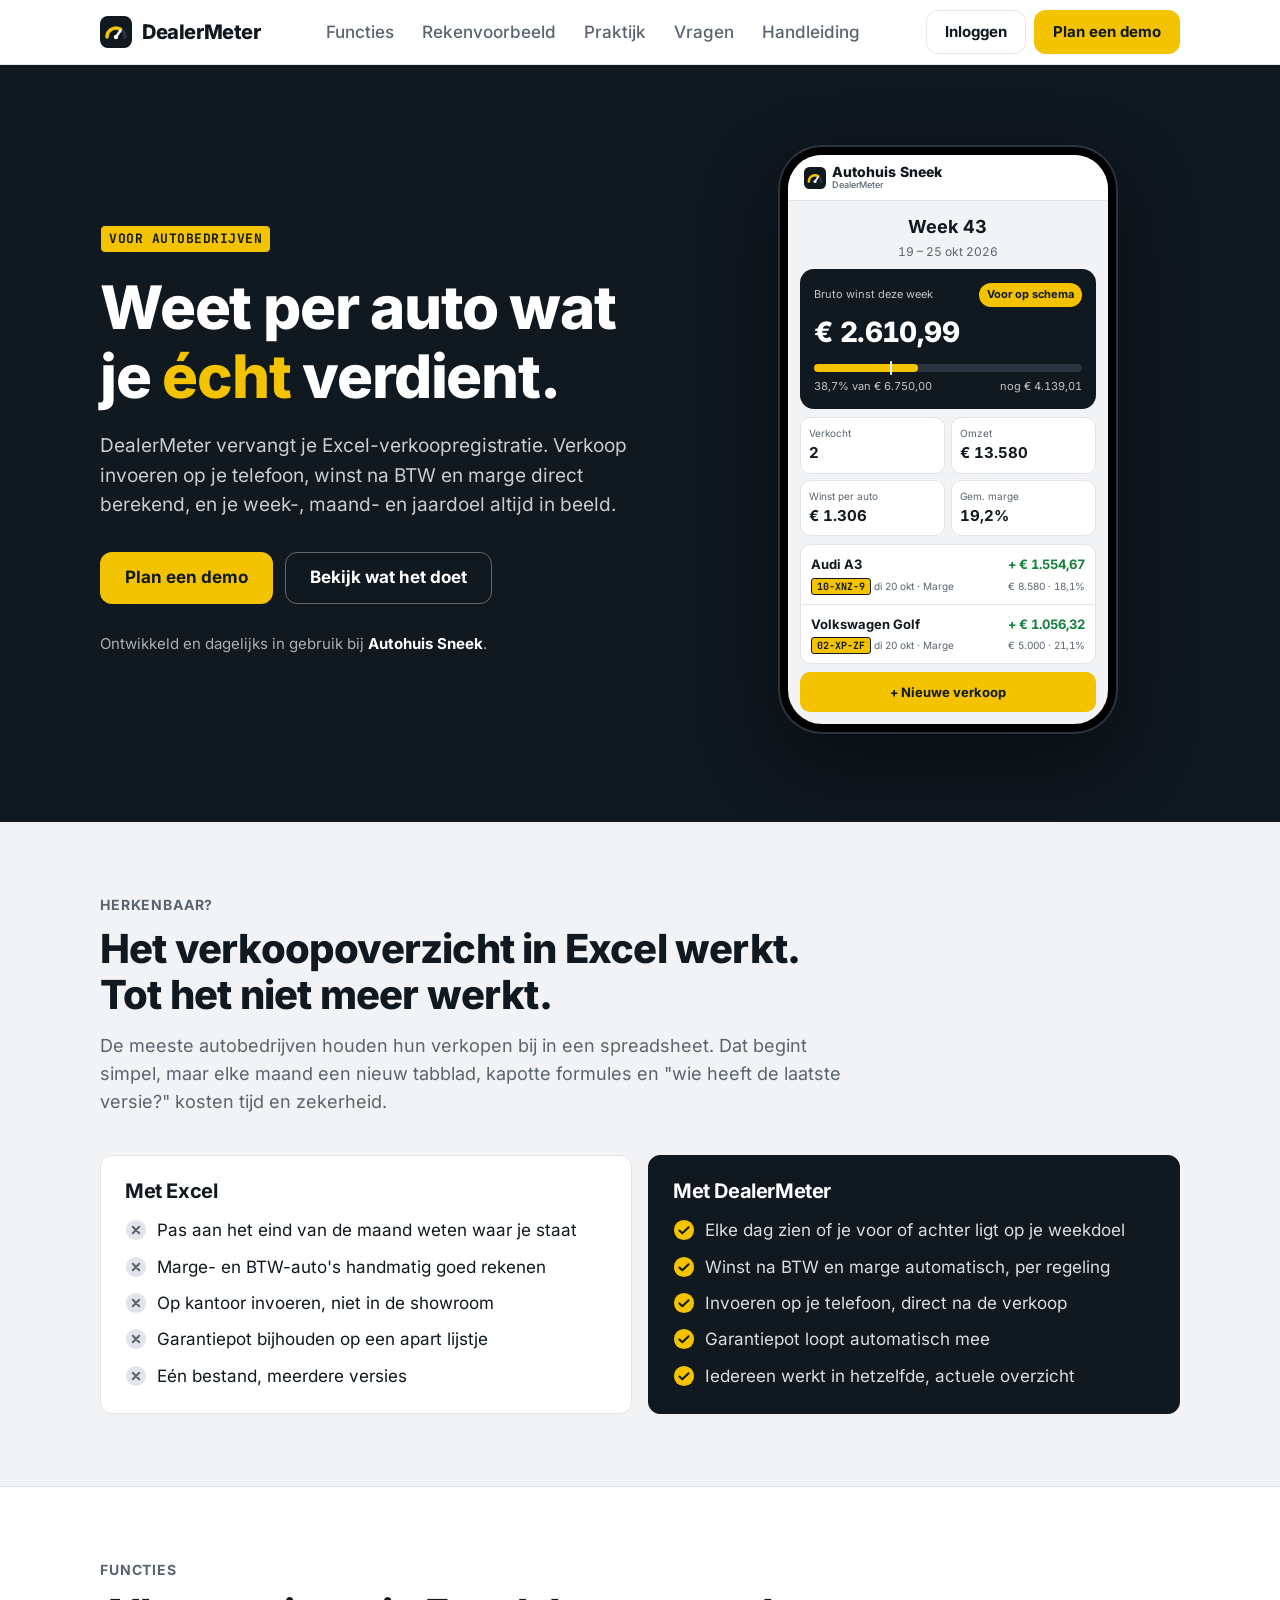
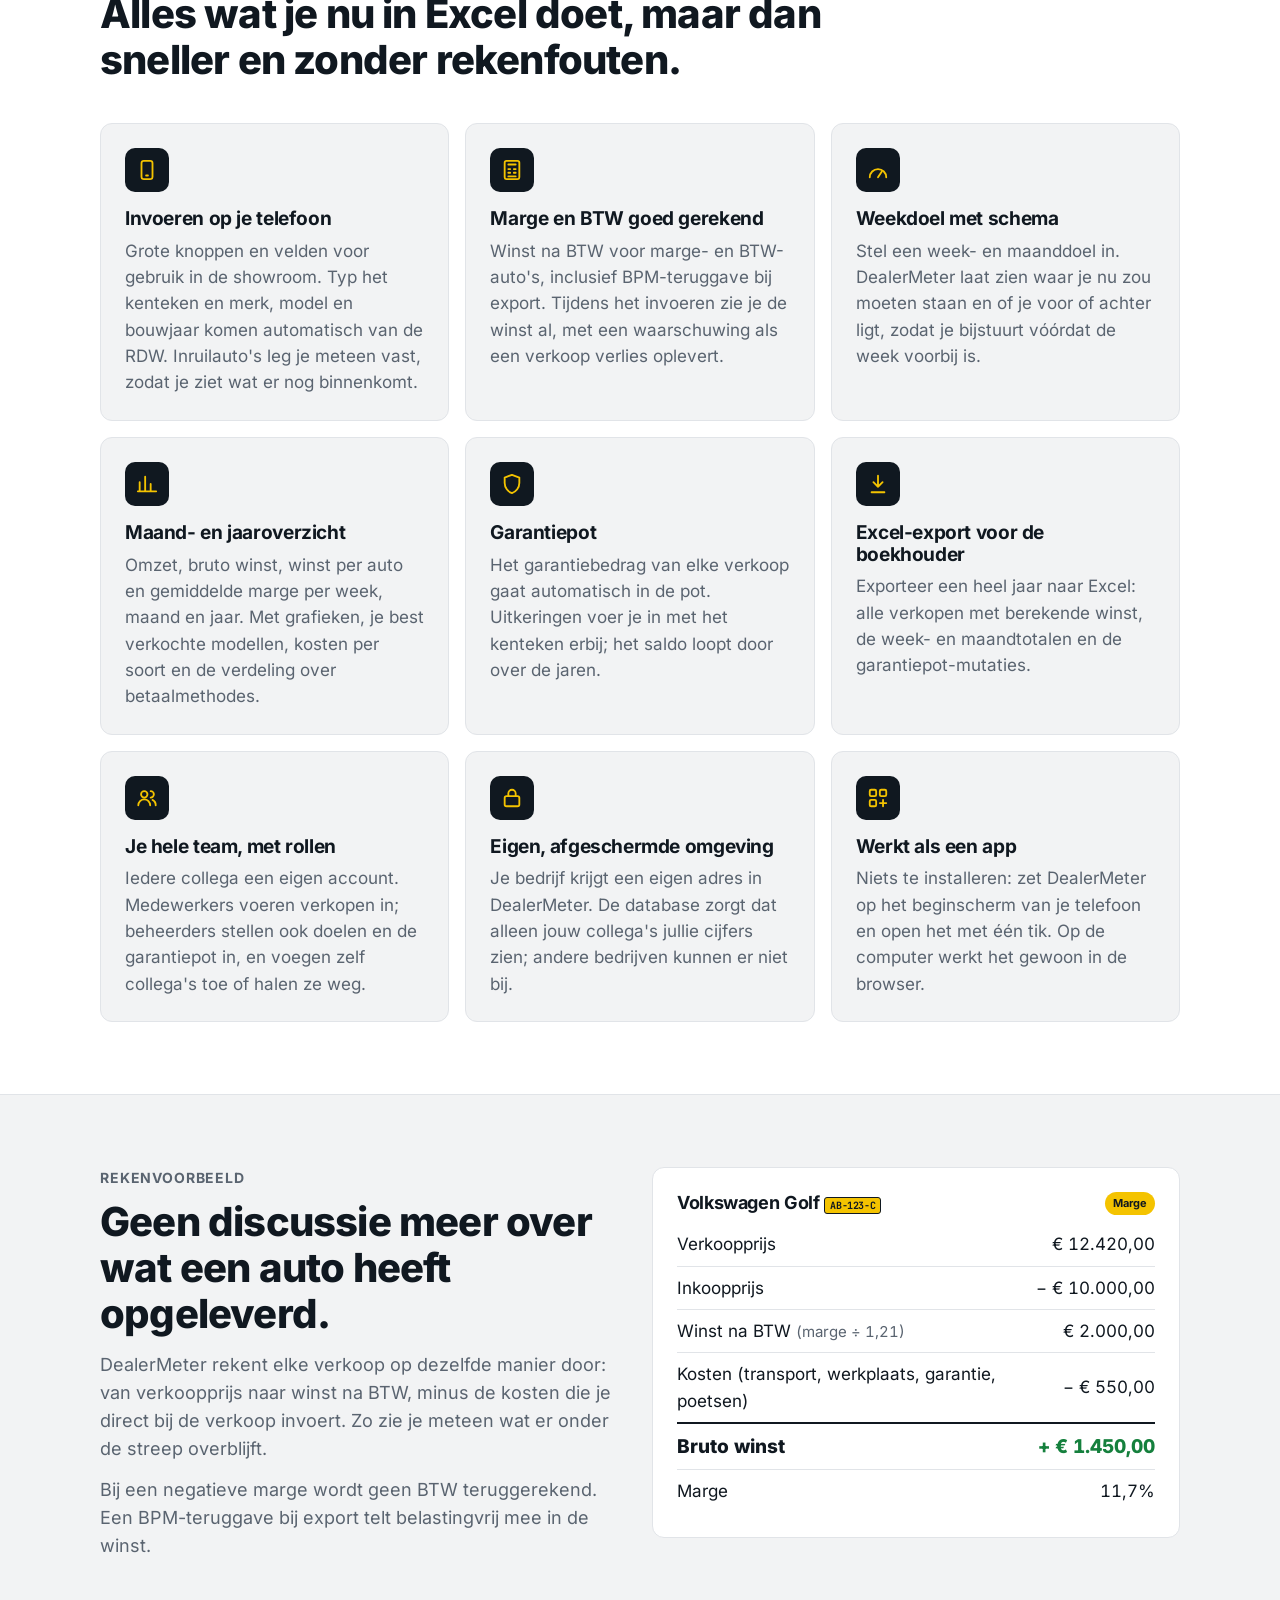
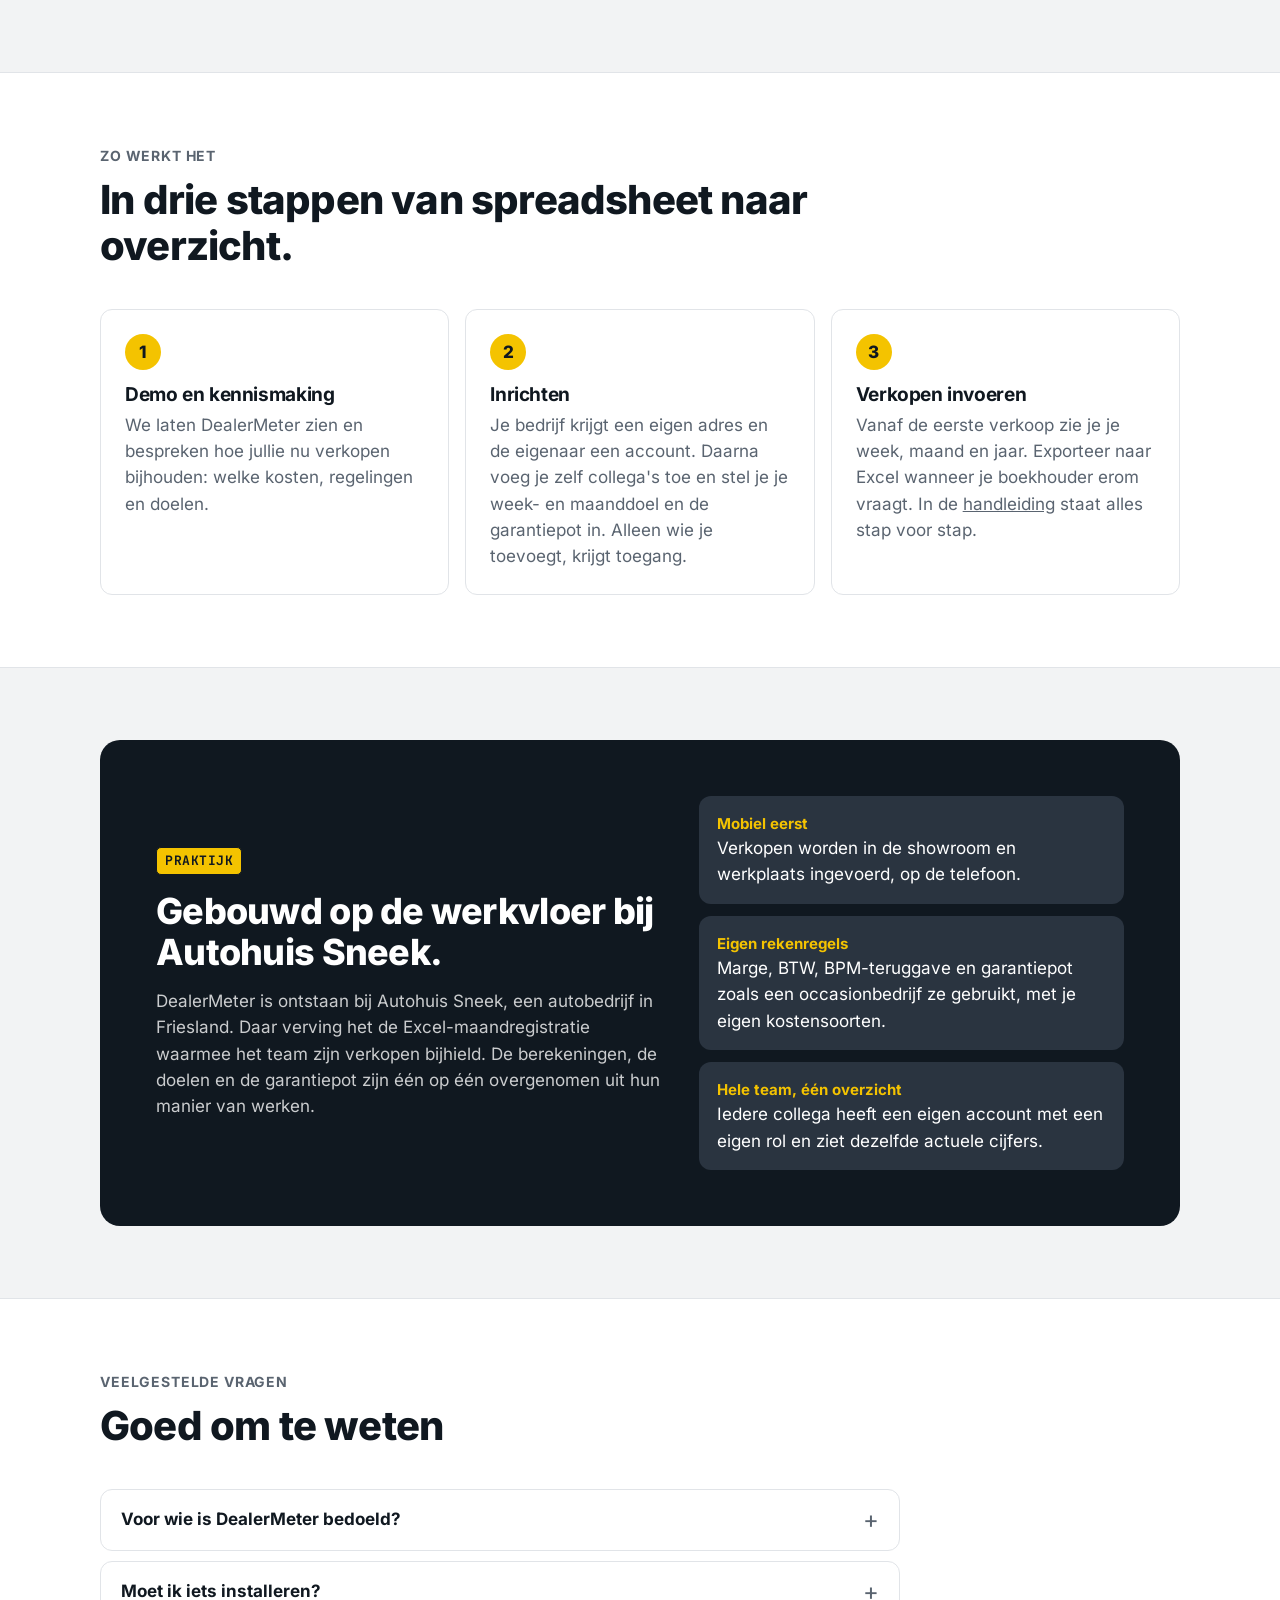
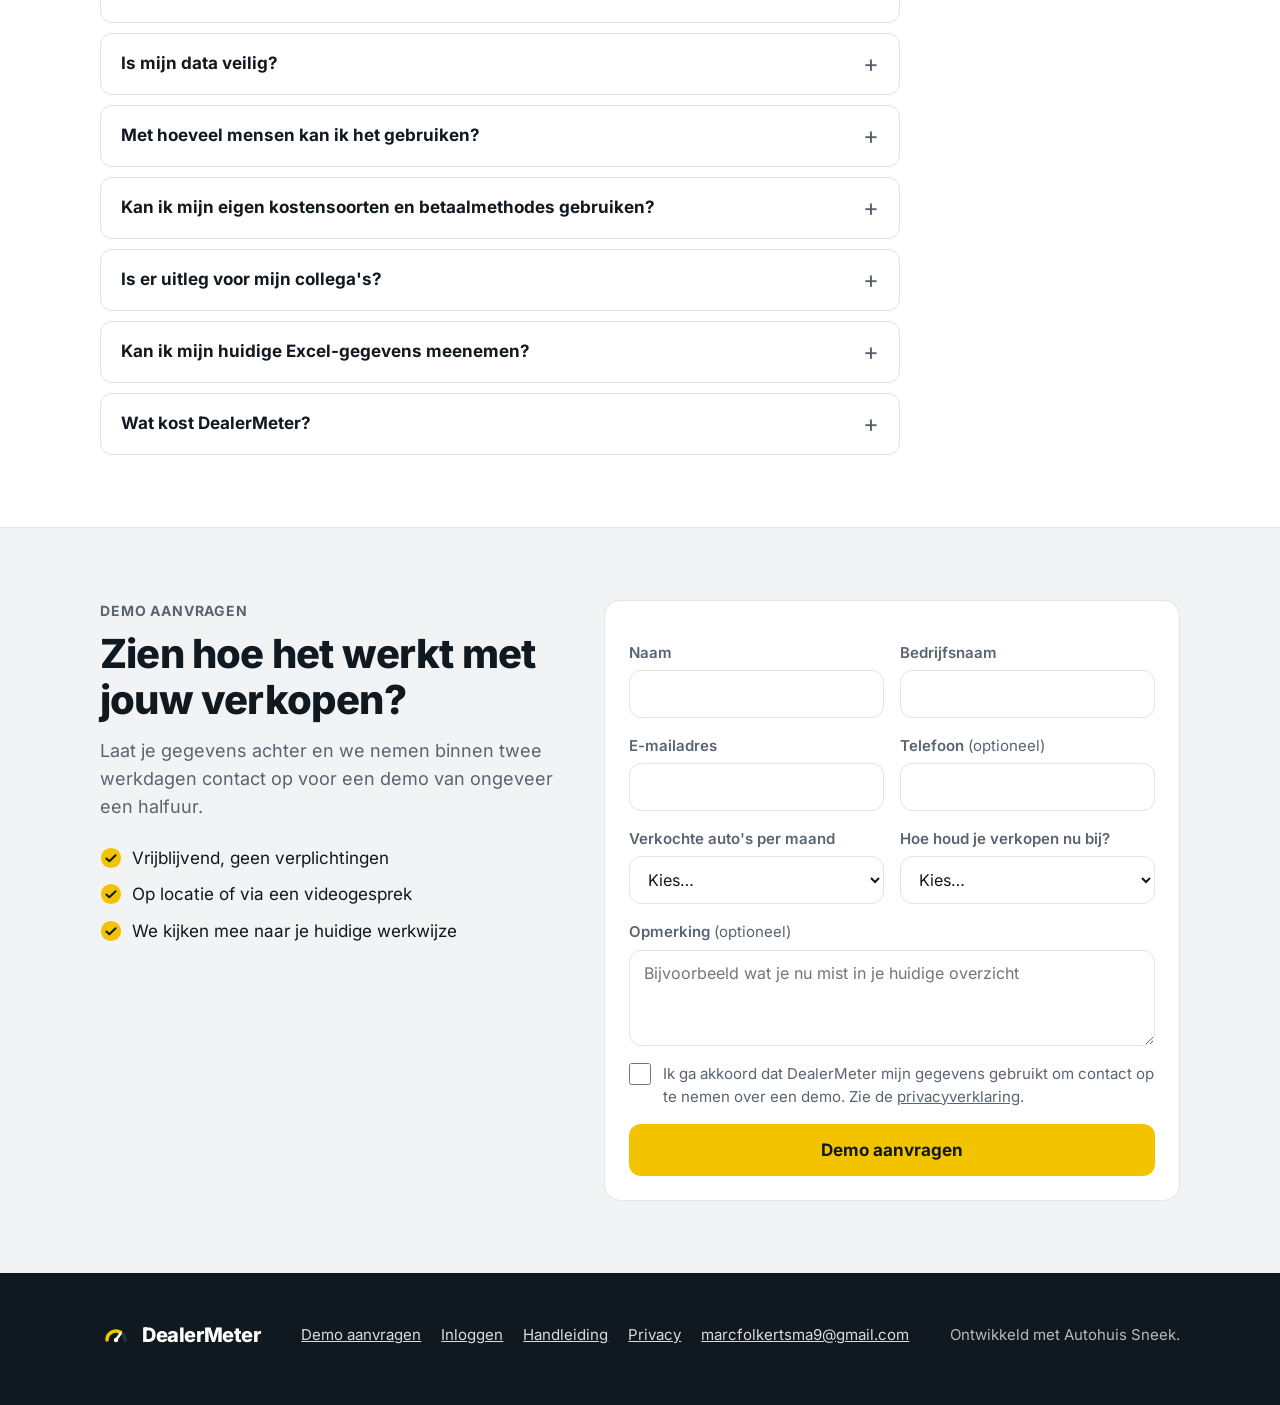
==== commit 8ef239e9: "Handleiding en site: inruilauto's en RDW-koppeling Co-Authored-By: Claude Opus 5.5 <noreply@anthropi" ====
--- a/index.html
+++ b/index.html
@@ -164,7 +164,7 @@
                 <svg viewBox="0 0 24 24" fill="none" stroke="currentColor" stroke-width="2" stroke-linecap="round" stroke-linejoin="round" aria-hidden="true"><rect x="6" y="2" width="12" height="20" rx="2.5" /><path d="M11 18h2" /></svg>
               </div>
               <h3>Invoeren op je telefoon</h3>
-              <p>Grote knoppen en velden voor gebruik in de showroom. Het kenteken komt automatisch in het juiste formaat, en merk en model worden aangevuld uit eerdere verkopen.</p>
+              <p>Grote knoppen en velden voor gebruik in de showroom. Typ het kenteken en merk, model en bouwjaar komen automatisch van de RDW. Inruilauto's leg je meteen vast, zodat je ziet wat er nog binnenkomt.</p>
             </article>
             <article class="functie">
               <div class="functie__icoon">
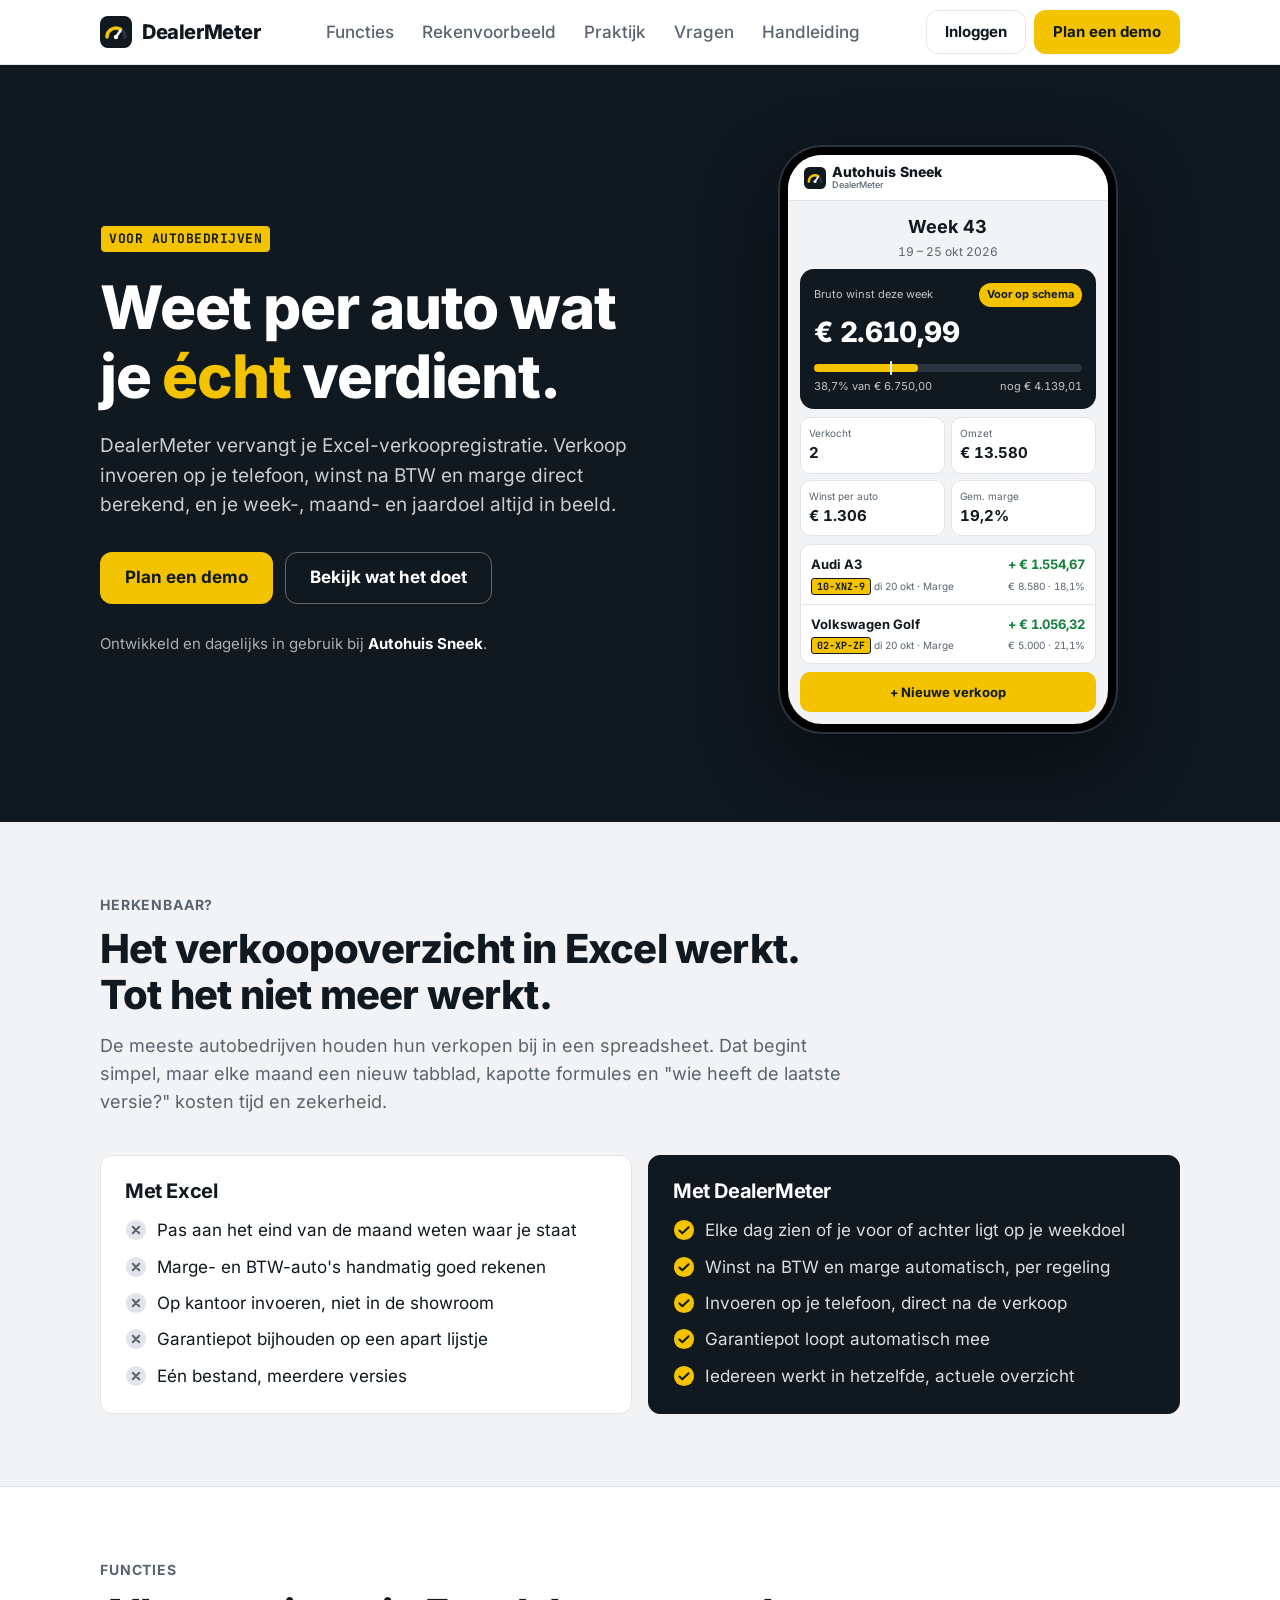
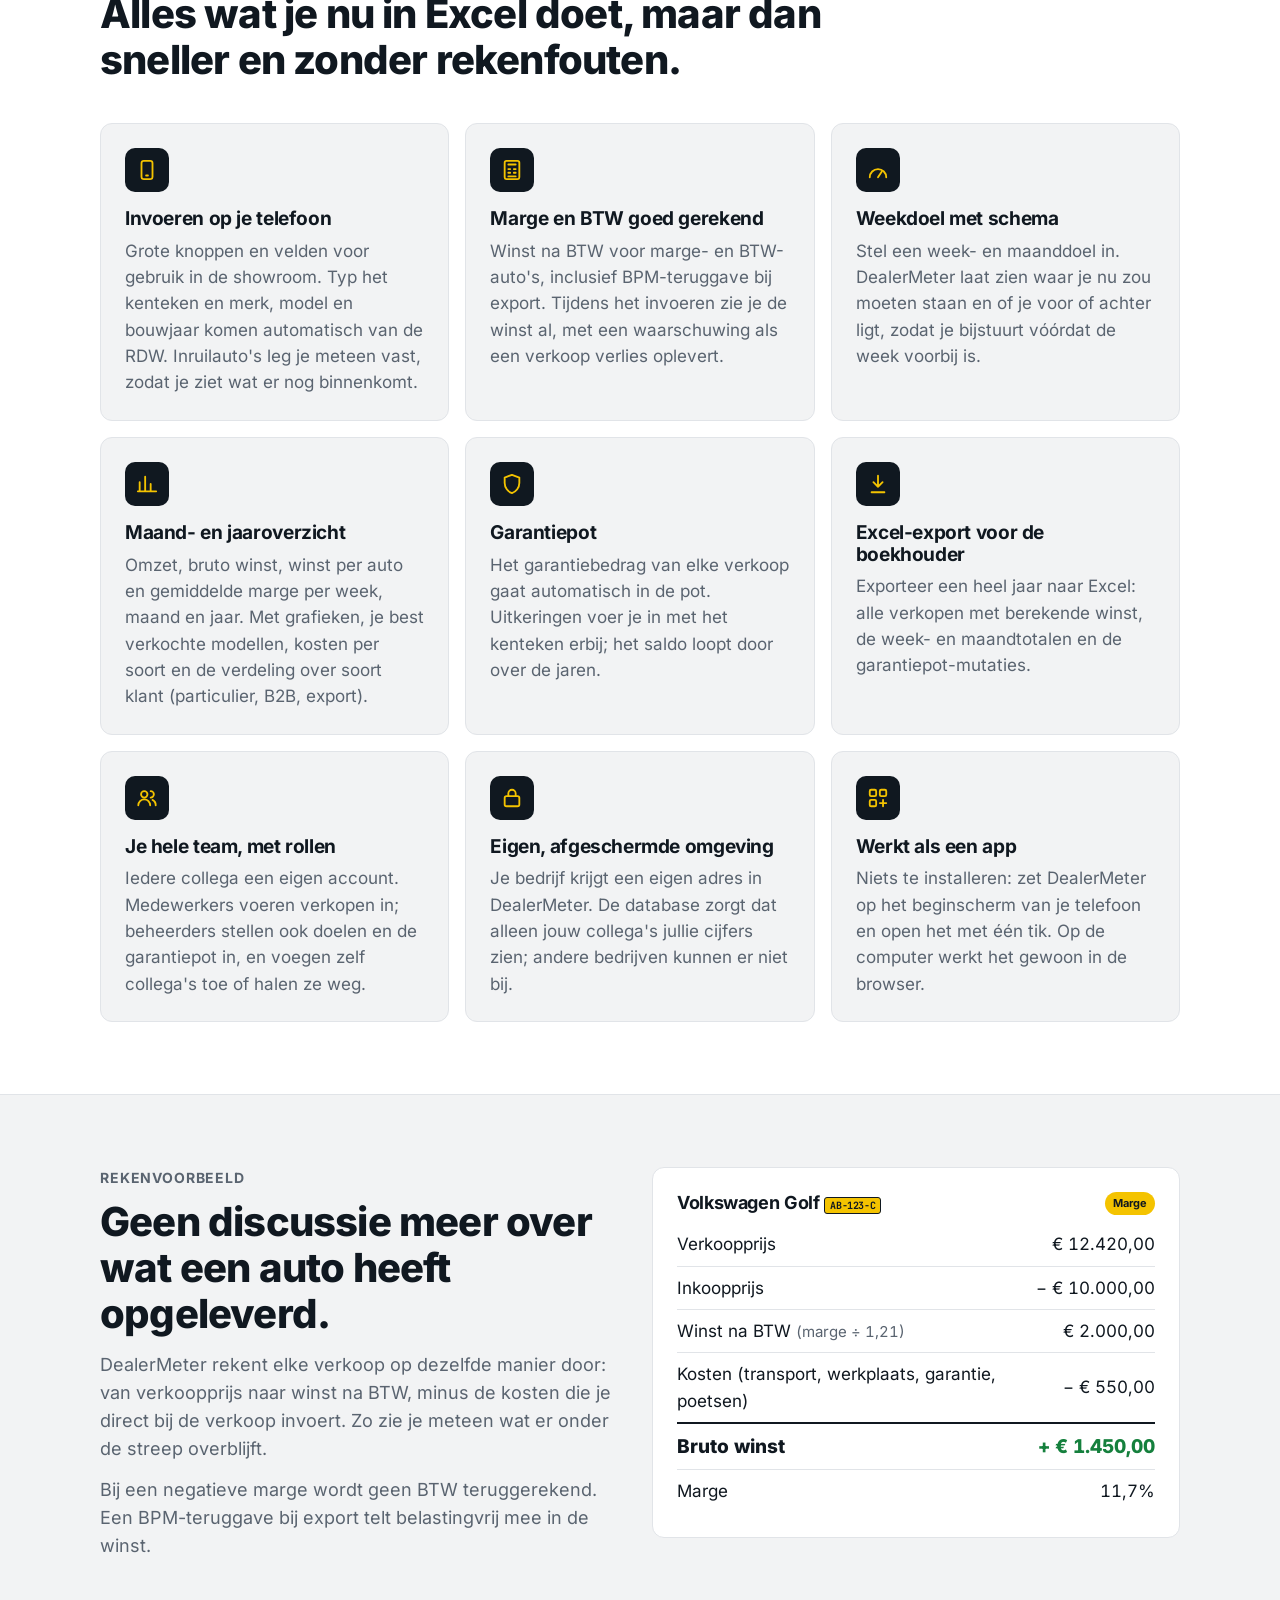
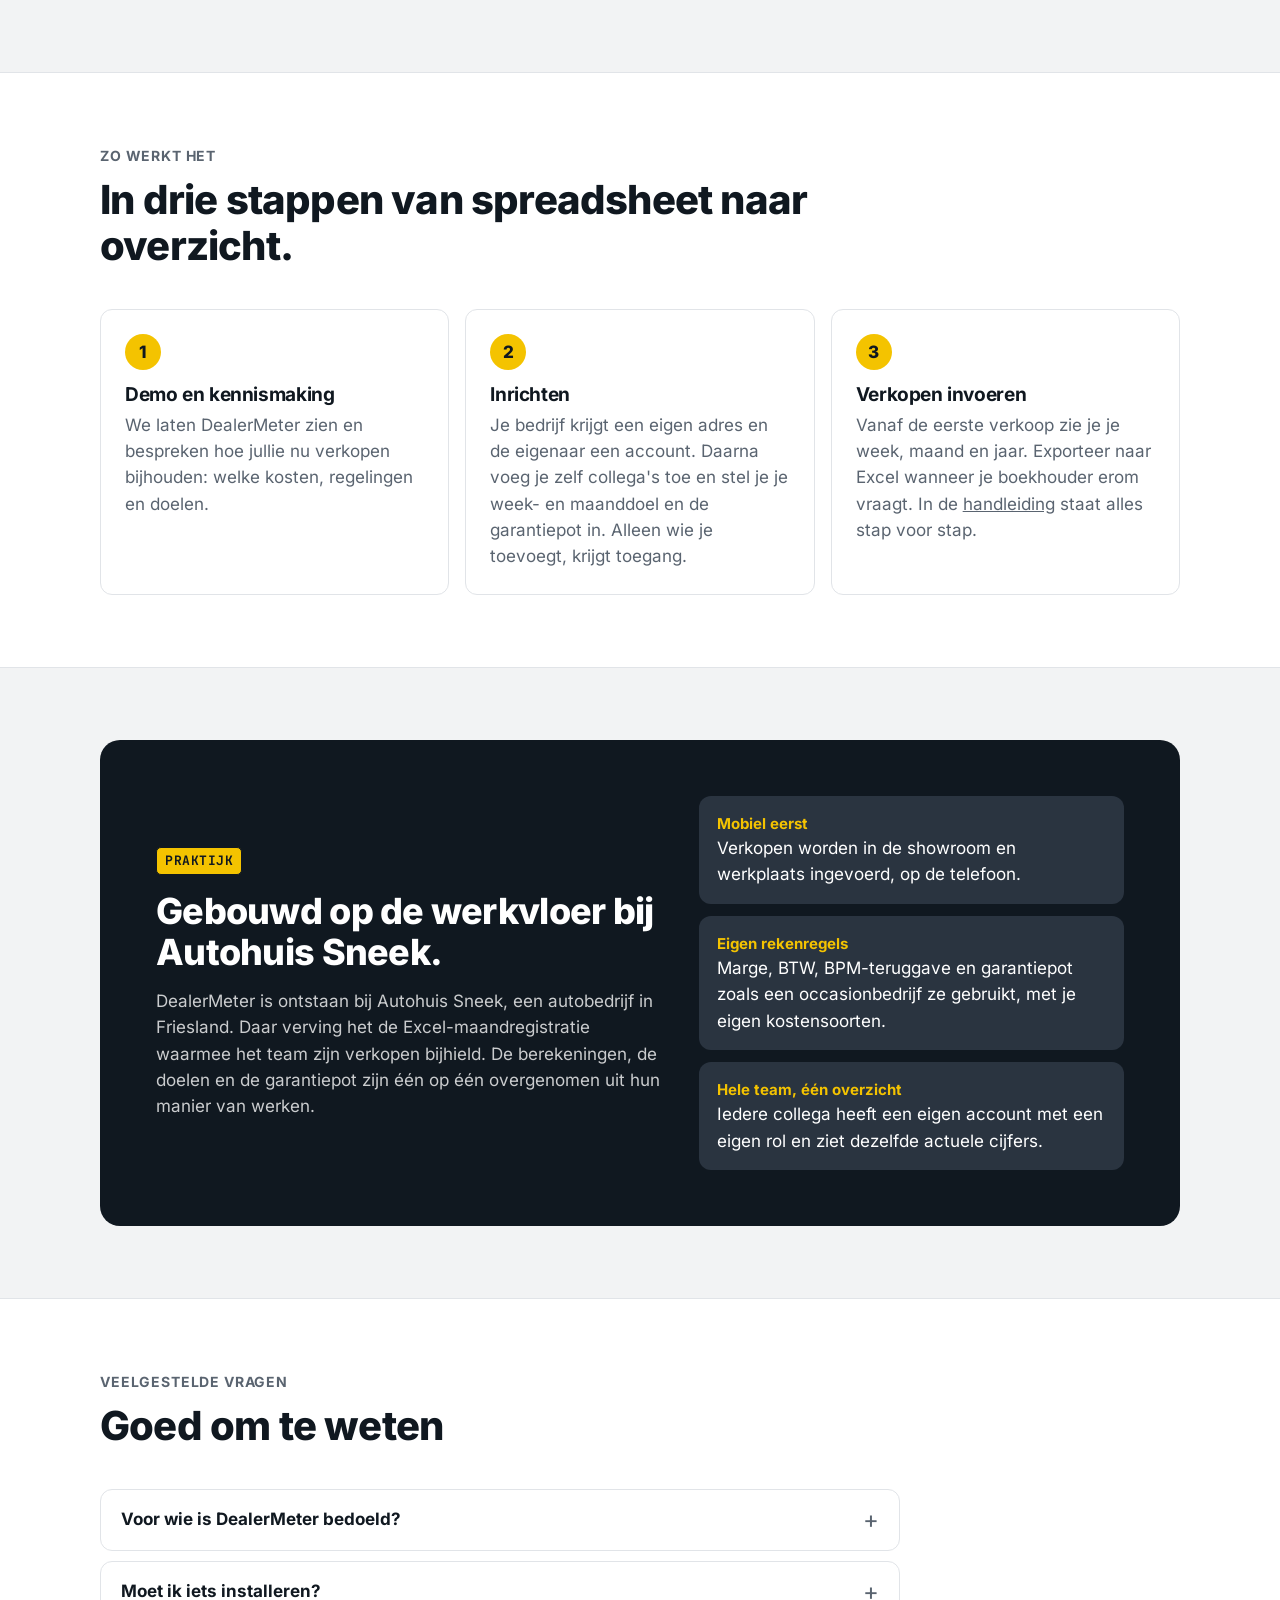
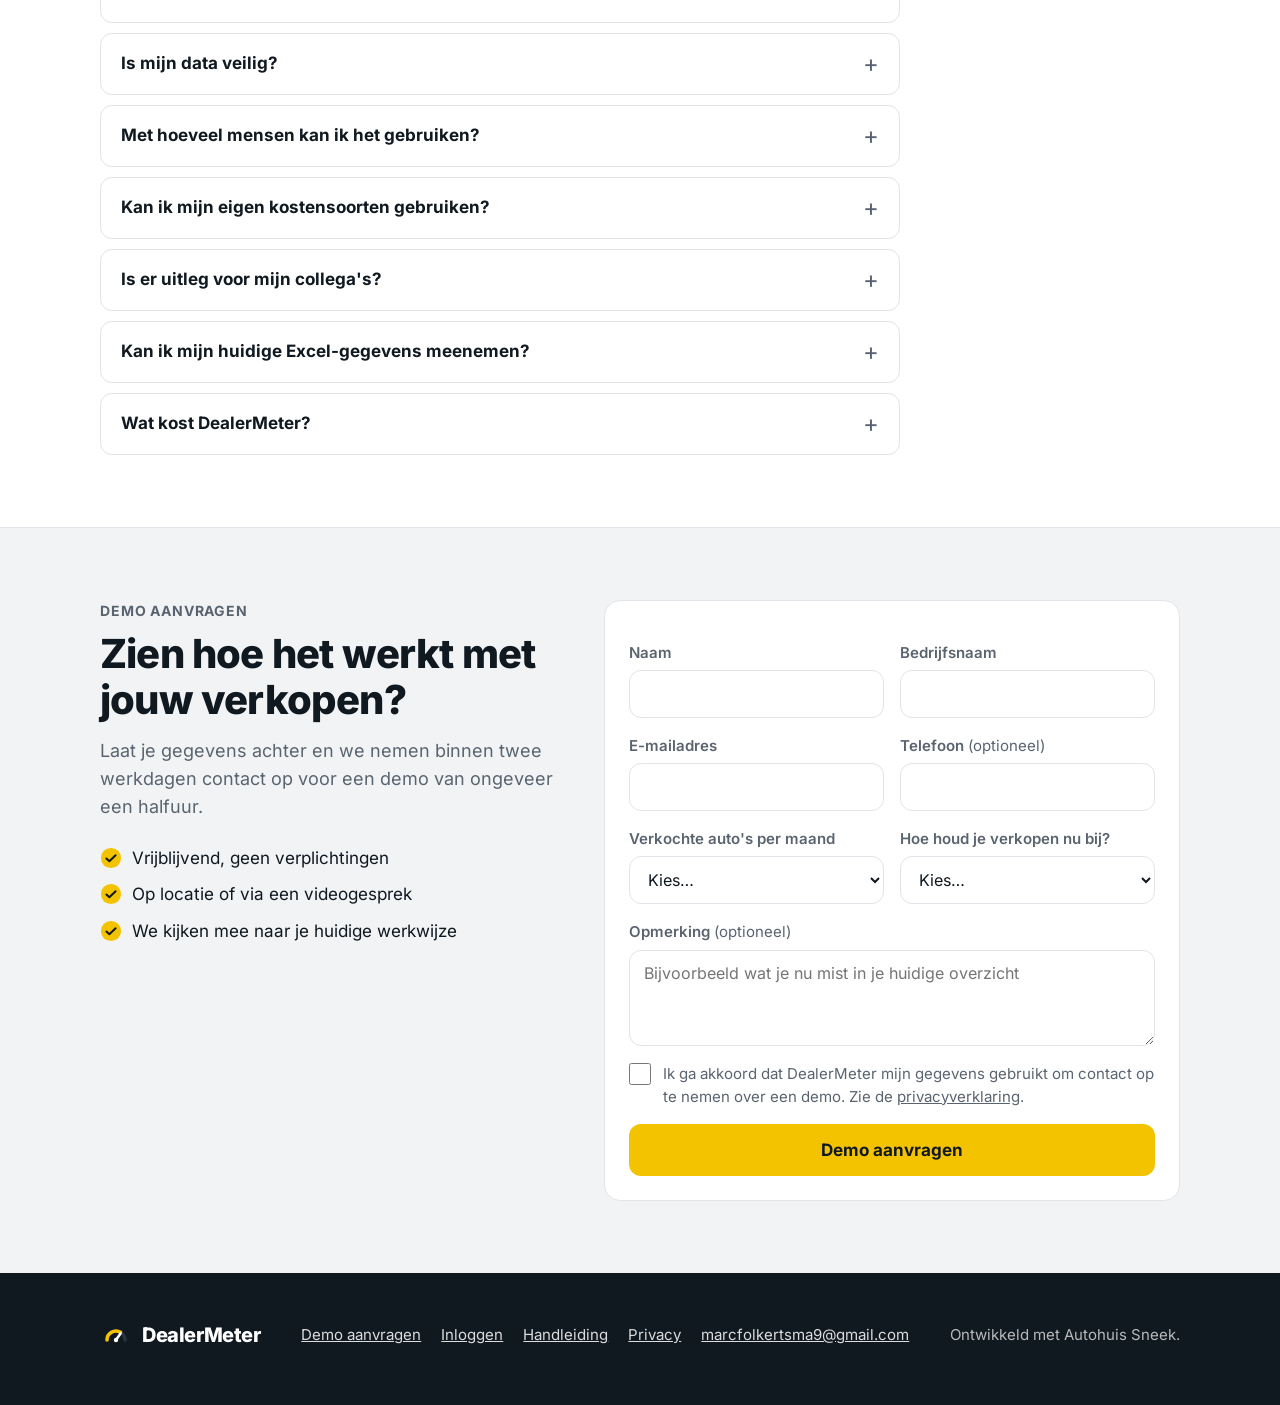
==== commit 08f87afb: "Handleiding en site: betaalmethodes eruit Co-Authored-By: Claude Opus 5.5 <noreply@anthropic.com> Cl" ====
--- a/index.html
+++ b/index.html
@@ -51,7 +51,7 @@
           <a href="handleiding.html">Handleiding</a>
         </nav>
         <div class="header__acties">
-          <a class="knop knop--rand knop--klein" href="https://dealermeter-app.netlify.app/login">Inloggen</a>
+          <a class="knop knop--rand knop--klein" href="https://app.dealermeter.nl/login">Inloggen</a>
           <a class="knop knop--primair knop--klein header__demo" href="#demo"><span class="alleen-breed">Plan een demo</span><span class="alleen-smal">Demo</span></a>
         </div>
       </div>
@@ -185,7 +185,7 @@
                 <svg viewBox="0 0 24 24" fill="none" stroke="currentColor" stroke-width="2" stroke-linecap="round" stroke-linejoin="round" aria-hidden="true"><path d="M4 20V10M10 20V4M16 20v-8M22 20H2" /></svg>
               </div>
               <h3>Maand- en jaaroverzicht</h3>
-              <p>Omzet, bruto winst, winst per auto en gemiddelde marge per week, maand en jaar. Met grafieken, je best verkochte modellen, kosten per soort en de verdeling over betaalmethodes.</p>
+              <p>Omzet, bruto winst, winst per auto en gemiddelde marge per week, maand en jaar. Met grafieken, je best verkochte modellen, kosten per soort en de verdeling over soort klant (particulier, B2B, export).</p>
             </article>
             <article class="functie">
               <div class="functie__icoon">
@@ -331,8 +331,8 @@
               <p>Met je hele team, zonder limiet. Iedere collega krijgt een eigen account als medewerker, beheerder of eigenaar. Een beheerder voegt zelf collega's toe, wijzigt rollen en zet een nieuw wachtwoord als iemand het kwijt is.</p>
             </details>
             <details>
-              <summary>Kan ik mijn eigen kostensoorten en betaalmethodes gebruiken?</summary>
-              <p>Ja. Je stelt zelf in welke kostensoorten (met eventueel een vast standaardbedrag) en betaalmethodes in het verkoopformulier staan, en of je een garantiepot gebruikt. Wijzigen kan altijd; oude verkopen houden hun gegevens.</p>
+              <summary>Kan ik mijn eigen kostensoorten gebruiken?</summary>
+              <p>Ja. Je stelt zelf in welke kostensoorten (met eventueel een vast standaardbedrag) in het verkoopformulier staan, en of je een garantiepot gebruikt. Wijzigen kan altijd; oude verkopen houden hun gegevens.</p>
             </details>
             <details>
               <summary>Is er uitleg voor mijn collega's?</summary>
@@ -441,7 +441,7 @@
         </a>
         <nav aria-label="Voettekst">
           <a href="#demo">Demo aanvragen</a>
-          <a href="https://dealermeter-app.netlify.app/login">Inloggen</a>
+          <a href="https://app.dealermeter.nl/login">Inloggen</a>
           <a href="handleiding.html">Handleiding</a>
           <a href="privacy.html">Privacy</a>
           <a href="mailto:marcfolkertsma9@gmail.com">marcfolkertsma9@gmail.com</a>
